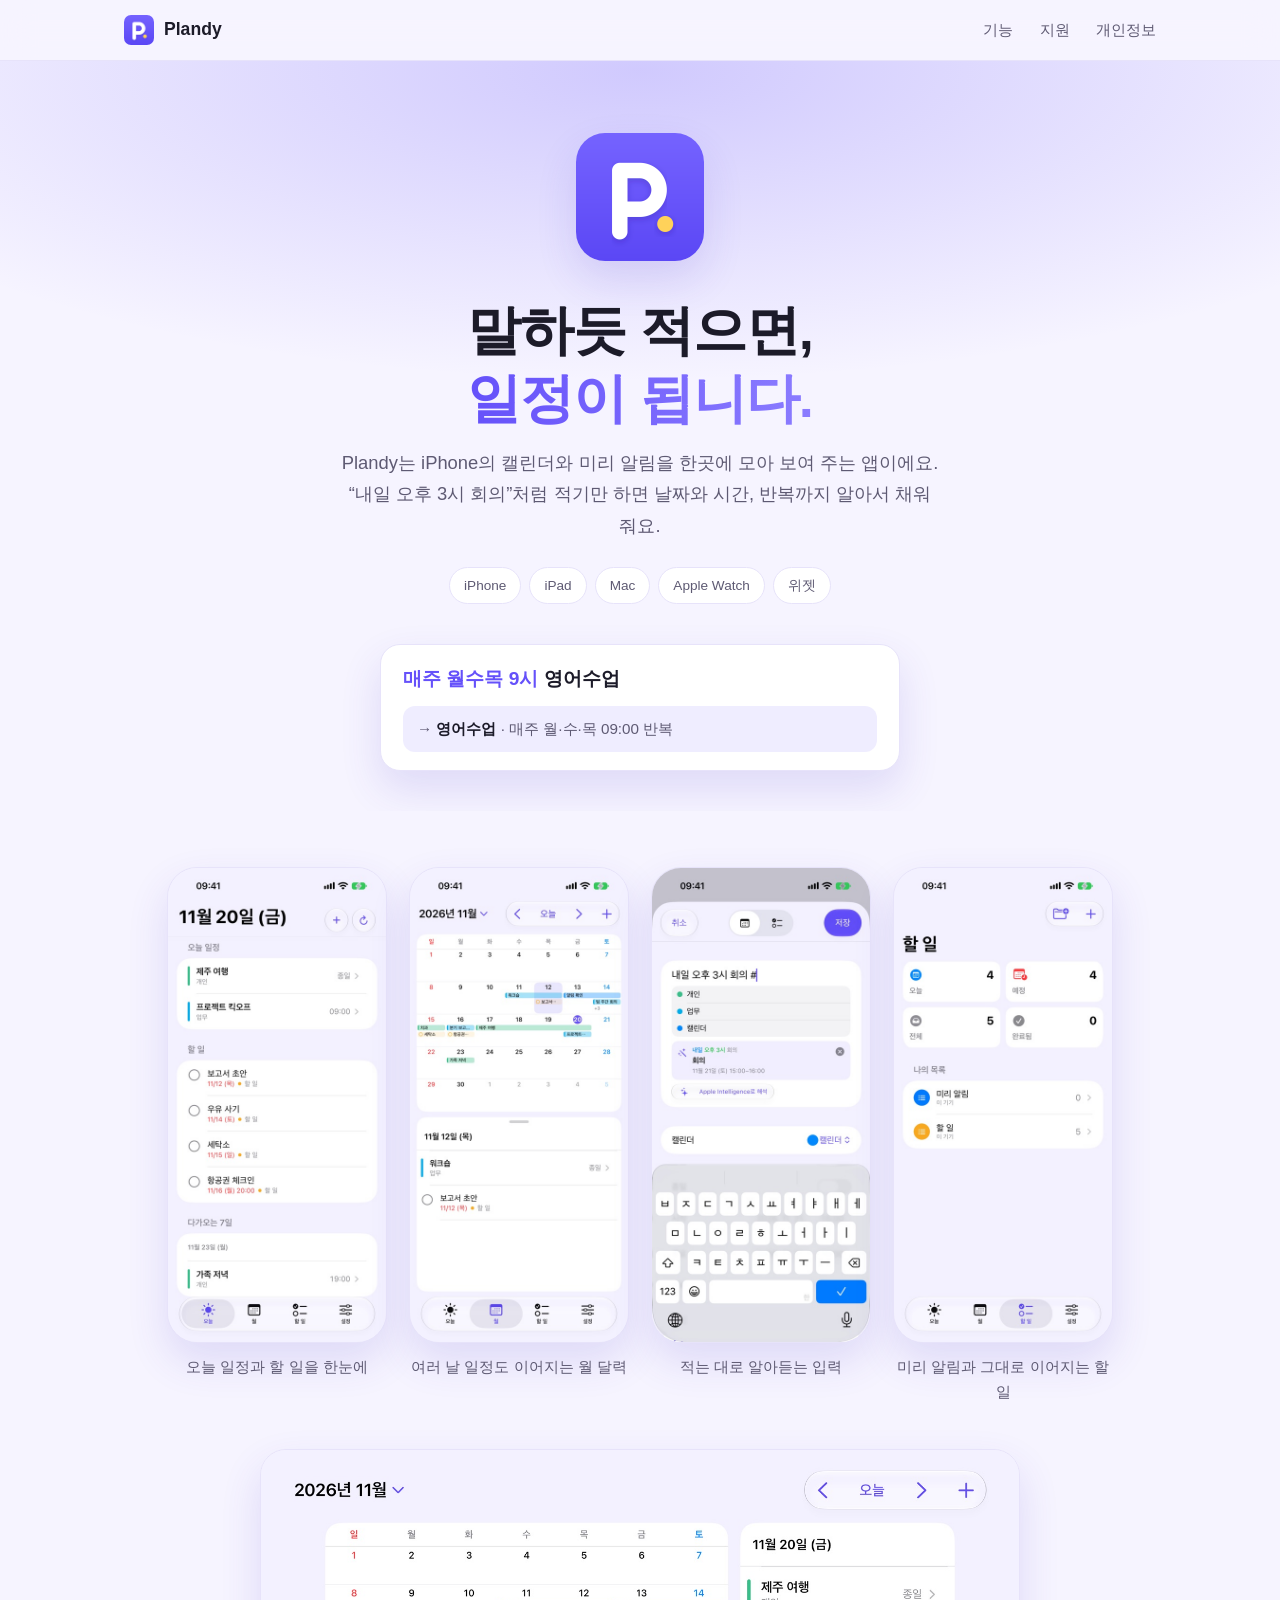
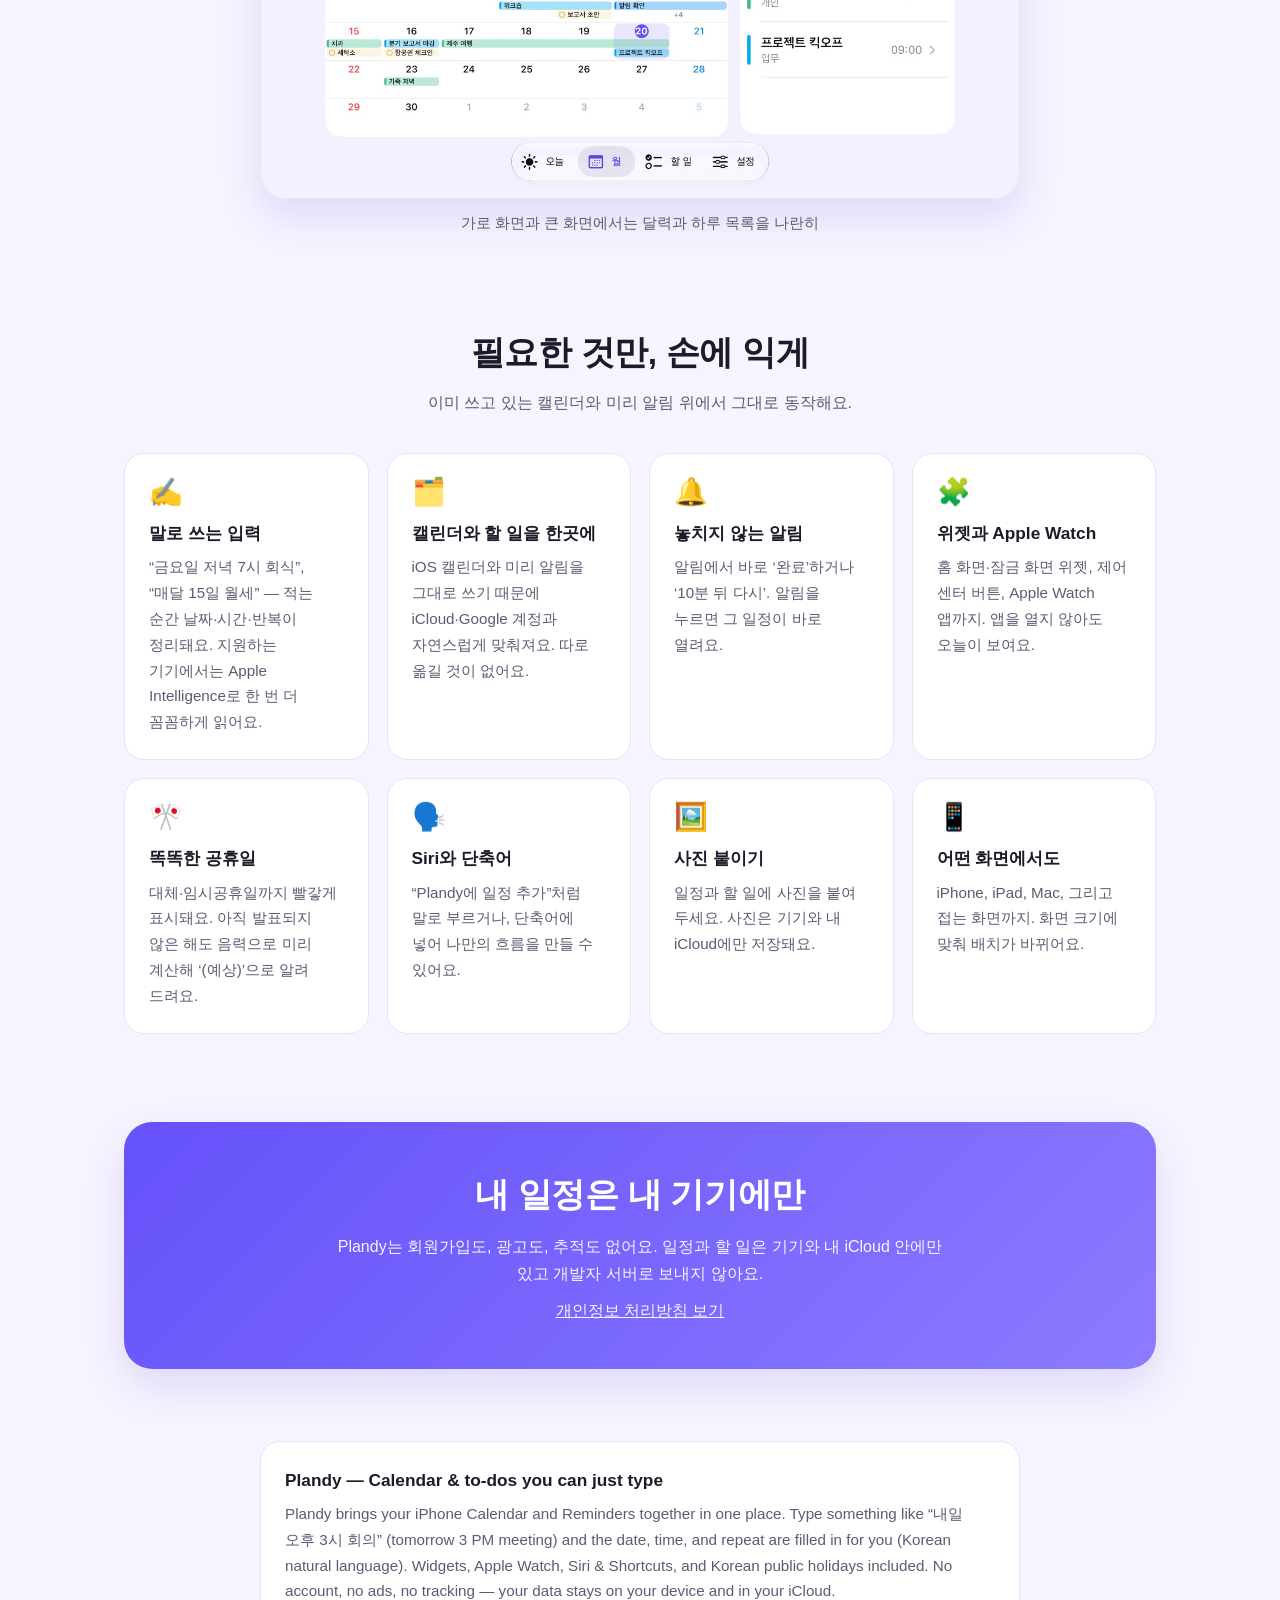
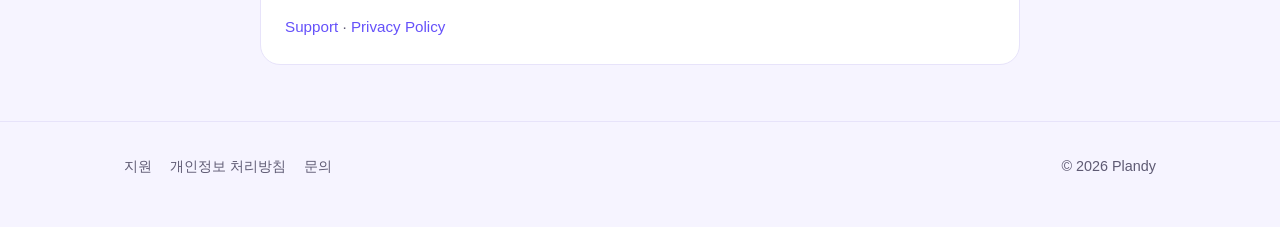
==== index.html @ dd60c7be "첫 화면 꾸미기 — 앱 아이콘, 소개, 스크린샷, 기능, 개인정보 약속. 지원·개인정보 페이지에 아이콘과 처음으로 가는 링크" ====
<!DOCTYPE html>
<html lang="ko">
<head>
<meta charset="utf-8">
<meta name="viewport" content="width=device-width, initial-scale=1">
<title>Plandy — 말로 쓰는 캘린더와 할 일</title>
<meta name="description" content="Plandy는 iPhone의 캘린더와 미리 알림을 한곳에서 보고, “내일 오후 3시 회의”처럼 말하듯 적으면 날짜·시간·반복을 알아서 채워 주는 앱이에요.">
<meta property="og:title" content="Plandy — 말로 쓰는 캘린더와 할 일">
<meta property="og:description" content="캘린더와 미리 알림을 한곳에서. 말하듯 적으면 날짜·시간·반복이 채워져요.">
<meta property="og:image" content="https://pebblolab.github.io/plandy-docs/assets/icon-512.png">
<meta name="theme-color" content="#6551FA">
<link rel="icon" type="image/png" href="assets/favicon.png">
<link rel="apple-touch-icon" href="assets/apple-touch-icon.png">
<style>
  :root {
    --brand: #6551FA;
    --brand-2: #8B7CFF;
    --bg: #F6F4FF;
    --card: #FFFFFF;
    --text: #1C1B29;
    --sub: #5E5A73;
    --line: #E7E3FA;
    --shadow: 0 18px 40px rgba(76, 58, 200, .14);
  }
  @media (prefers-color-scheme: dark) {
    :root {
      --bg: #121020;
      --card: #1D1A30;
      --text: #F2F0FF;
      --sub: #ABA6C6;
      --line: #2C2846;
      --shadow: 0 18px 40px rgba(0, 0, 0, .45);
    }
  }
  * { box-sizing: border-box; }
  html { scroll-behavior: smooth; }
  body {
    margin: 0;
    font-family: -apple-system, BlinkMacSystemFont, "Apple SD Gothic Neo", "Noto Sans KR", sans-serif;
    background: var(--bg);
    color: var(--text);
    line-height: 1.7;
    word-break: keep-all;
    -webkit-font-smoothing: antialiased;
  }
  a { color: var(--brand); text-decoration: none; }
  a:hover { text-decoration: underline; }
  figure { margin: 0; }
  .wrap { max-width: 1080px; margin: 0 auto; padding: 0 24px; }

  /* 위쪽 막대 */
  nav {
    position: sticky; top: 0; z-index: 10;
    backdrop-filter: saturate(180%) blur(16px);
    -webkit-backdrop-filter: saturate(180%) blur(16px);
    background: color-mix(in srgb, var(--bg) 78%, transparent);
    border-bottom: 1px solid var(--line);
  }
  nav .wrap { display: flex; align-items: center; justify-content: space-between; height: 60px; }
  .brand { display: flex; align-items: center; gap: 10px; font-weight: 700; font-size: 1.1rem; color: var(--text); }
  .brand:hover { text-decoration: none; }
  .brand img { width: 30px; height: 30px; border-radius: 7px; }
  nav .links a { margin-left: 22px; color: var(--sub); font-size: .95rem; }
  nav .links a:hover { color: var(--brand); text-decoration: none; }

  /* 첫 화면 */
  .hero { padding: 72px 0 40px; text-align: center; position: relative; overflow: hidden; }
  .hero::before {
    content: ""; position: absolute; inset: -40% -20% auto; height: 620px; z-index: -1;
    background: radial-gradient(closest-side, color-mix(in srgb, var(--brand) 26%, transparent), transparent);
  }
  .hero .icon { width: 128px; height: 128px; border-radius: 29px; box-shadow: var(--shadow); }
  .hero h1 { font-size: clamp(2.2rem, 5vw, 3.4rem); line-height: 1.25; margin: 28px 0 14px; letter-spacing: -.02em; }
  .hero h1 em { font-style: normal; background: linear-gradient(90deg, var(--brand), var(--brand-2)); -webkit-background-clip: text; background-clip: text; color: transparent; }
  .hero p.lead { font-size: 1.15rem; color: var(--sub); max-width: 620px; margin: 0 auto; }
  .badges { margin-top: 26px; display: flex; gap: 8px; justify-content: center; flex-wrap: wrap; }
  .badge { font-size: .85rem; padding: 6px 14px; border-radius: 999px; background: var(--card); border: 1px solid var(--line); color: var(--sub); }

  /* 말로 쓰기 예시 */
  .typing {
    margin: 40px auto 0; max-width: 520px; text-align: left;
    background: var(--card); border: 1px solid var(--line); border-radius: 20px; padding: 18px 22px; box-shadow: var(--shadow);
  }
  .typing .input { font-size: 1.2rem; font-weight: 600; }
  .typing .input .hl { color: var(--brand); }
  .typing .result { margin-top: 10px; padding: 10px 14px; border-radius: 12px; background: color-mix(in srgb, var(--brand) 10%, transparent); color: var(--sub); font-size: .95rem; }
  .typing .result b { color: var(--text); }

  /* 스크린샷 */
  .shots { padding: 56px 0 24px; }
  .shots .row { display: flex; gap: 22px; justify-content: center; flex-wrap: wrap; }
  .phone { width: 220px; text-align: center; }
  .phone img { width: 100%; border-radius: 30px; border: 1px solid var(--line); box-shadow: var(--shadow); display: block; background: var(--card); }
  .phone span, .wide span { display: block; margin-top: 12px; font-size: .92rem; color: var(--sub); }
  .wide { margin: 44px auto 0; max-width: 760px; text-align: center; }
  .wide img { width: 100%; border-radius: 26px; border: 1px solid var(--line); box-shadow: var(--shadow); display: block; }

  /* 기능 */
  section h2 { font-size: clamp(1.6rem, 3.4vw, 2.1rem); text-align: center; margin: 0 0 8px; letter-spacing: -.01em; }
  section .sub { text-align: center; color: var(--sub); margin: 0 0 36px; }
  .features { padding: 64px 0; }
  .grid { display: grid; grid-template-columns: repeat(auto-fit, minmax(240px, 1fr)); gap: 18px; }
  .card { background: var(--card); border: 1px solid var(--line); border-radius: 20px; padding: 24px; }
  .card .emoji { font-size: 1.7rem; line-height: 1; }
  .card h3 { margin: 14px 0 6px; font-size: 1.08rem; }
  .card p { margin: 0; color: var(--sub); font-size: .95rem; }

  /* 개인정보 약속 */
  .promise { padding: 24px 0 72px; }
  .promise .box {
    border-radius: 28px; padding: 44px 32px; text-align: center; color: #fff;
    background: linear-gradient(135deg, var(--brand), var(--brand-2));
    box-shadow: var(--shadow);
  }
  .promise h2 { color: #fff; }
  .promise p { margin: 10px auto 0; max-width: 620px; opacity: .92; }
  .promise a { color: #fff; text-decoration: underline; }

  .en { padding: 0 0 56px; }
  .en .card { max-width: 760px; margin: 0 auto; }

  footer { border-top: 1px solid var(--line); padding: 32px 0 48px; color: var(--sub); font-size: .9rem; }
  footer .wrap { display: flex; justify-content: space-between; gap: 16px; flex-wrap: wrap; }
  footer a { color: var(--sub); margin-right: 18px; }

  @media (max-width: 560px) {
    nav .links a { margin-left: 14px; font-size: .9rem; }
    .phone { width: 44%; }
    .hero { padding-top: 48px; }
  }
</style>
</head>
<body>

<nav>
  <div class="wrap">
    <a class="brand" href="./"><img src="assets/icon-512.png" alt="">Plandy</a>
    <div class="links">
      <a href="#features">기능</a>
      <a href="support/">지원</a>
      <a href="privacy/">개인정보</a>
    </div>
  </div>
</nav>

<header class="hero">
  <div class="wrap">
    <img class="icon" src="assets/icon-512.png" alt="Plandy 앱 아이콘">
    <h1>말하듯 적으면,<br><em>일정이 됩니다.</em></h1>
    <p class="lead">Plandy는 iPhone의 캘린더와 미리 알림을 한곳에 모아 보여 주는 앱이에요.
      “내일 오후 3시 회의”처럼 적기만 하면 날짜와 시간, 반복까지 알아서 채워 줘요.</p>
    <div class="badges">
      <span class="badge">iPhone</span>
      <span class="badge">iPad</span>
      <span class="badge">Mac</span>
      <span class="badge">Apple Watch</span>
      <span class="badge">위젯</span>
    </div>

    <div class="typing" aria-label="말로 쓰기 예시">
      <div class="input"><span class="hl">매주 월수목 9시</span> 영어수업</div>
      <div class="result">→ <b>영어수업</b> · 매주 월·수·목 09:00 반복</div>
    </div>
  </div>
</header>

<section class="shots" aria-label="화면">
  <div class="wrap">
    <div class="row">
      <figure class="phone"><img src="assets/01-today.jpg" alt="오늘 화면" loading="lazy"><span>오늘 일정과 할 일을 한눈에</span></figure>
      <figure class="phone"><img src="assets/02-month.jpg" alt="월 달력" loading="lazy"><span>여러 날 일정도 이어지는 월 달력</span></figure>
      <figure class="phone"><img src="assets/06-new-event.jpg" alt="자연어로 새 일정 입력" loading="lazy"><span>적는 대로 알아듣는 입력</span></figure>
      <figure class="phone"><img src="assets/04-todos.jpg" alt="할 일 목록" loading="lazy"><span>미리 알림과 그대로 이어지는 할 일</span></figure>
    </div>
    <figure class="wide"><img src="assets/10-month-landscape.jpg" alt="가로 화면 월 달력" loading="lazy"><span>가로 화면과 큰 화면에서는 달력과 하루 목록을 나란히</span></figure>
  </div>
</section>

<section class="features" id="features">
  <div class="wrap">
    <h2>필요한 것만, 손에 익게</h2>
    <p class="sub">이미 쓰고 있는 캘린더와 미리 알림 위에서 그대로 동작해요.</p>
    <div class="grid">
      <div class="card"><div class="emoji">✍️</div><h3>말로 쓰는 입력</h3><p>“금요일 저녁 7시 회식”, “매달 15일 월세” — 적는 순간 날짜·시간·반복이 정리돼요. 지원하는 기기에서는 Apple Intelligence로 한 번 더 꼼꼼하게 읽어요.</p></div>
      <div class="card"><div class="emoji">🗂️</div><h3>캘린더와 할 일을 한곳에</h3><p>iOS 캘린더와 미리 알림을 그대로 쓰기 때문에 iCloud·Google 계정과 자연스럽게 맞춰져요. 따로 옮길 것이 없어요.</p></div>
      <div class="card"><div class="emoji">🔔</div><h3>놓치지 않는 알림</h3><p>알림에서 바로 ‘완료’하거나 ‘10분 뒤 다시’. 알림을 누르면 그 일정이 바로 열려요.</p></div>
      <div class="card"><div class="emoji">🧩</div><h3>위젯과 Apple Watch</h3><p>홈 화면·잠금 화면 위젯, 제어 센터 버튼, Apple Watch 앱까지. 앱을 열지 않아도 오늘이 보여요.</p></div>
      <div class="card"><div class="emoji">🎌</div><h3>똑똑한 공휴일</h3><p>대체·임시공휴일까지 빨갛게 표시돼요. 아직 발표되지 않은 해도 음력으로 미리 계산해 ‘(예상)’으로 알려 드려요.</p></div>
      <div class="card"><div class="emoji">🗣️</div><h3>Siri와 단축어</h3><p>“Plandy에 일정 추가”처럼 말로 부르거나, 단축어에 넣어 나만의 흐름을 만들 수 있어요.</p></div>
      <div class="card"><div class="emoji">🖼️</div><h3>사진 붙이기</h3><p>일정과 할 일에 사진을 붙여 두세요. 사진은 기기와 내 iCloud에만 저장돼요.</p></div>
      <div class="card"><div class="emoji">📱</div><h3>어떤 화면에서도</h3><p>iPhone, iPad, Mac, 그리고 접는 화면까지. 화면 크기에 맞춰 배치가 바뀌어요.</p></div>
    </div>
  </div>
</section>

<section class="promise">
  <div class="wrap">
    <div class="box">
      <h2>내 일정은 내 기기에만</h2>
      <p>Plandy는 회원가입도, 광고도, 추적도 없어요. 일정과 할 일은 기기와 내 iCloud 안에만 있고 개발자 서버로 보내지 않아요.</p>
      <p><a href="privacy/">개인정보 처리방침 보기</a></p>
    </div>
  </div>
</section>

<section class="en" lang="en">
  <div class="wrap">
    <div class="card">
      <h3 style="margin-top:0">Plandy — Calendar &amp; to-dos you can just type</h3>
      <p>Plandy brings your iPhone Calendar and Reminders together in one place. Type something like “내일 오후 3시 회의” (tomorrow 3 PM meeting) and the date, time, and repeat are filled in for you (Korean natural language). Widgets, Apple Watch, Siri &amp; Shortcuts, and Korean public holidays included. No account, no ads, no tracking — your data stays on your device and in your iCloud.</p>
      <p style="margin-top:10px"><a href="support/#en">Support</a> · <a href="privacy/#en">Privacy Policy</a></p>
    </div>
  </div>
</section>

<footer>
  <div class="wrap">
    <div><a href="support/">지원</a><a href="privacy/">개인정보 처리방침</a><a href="mailto:pebblolab@gmail.com">문의</a></div>
    <div>© 2026 Plandy</div>
  </div>
</footer>

</body>
</html>
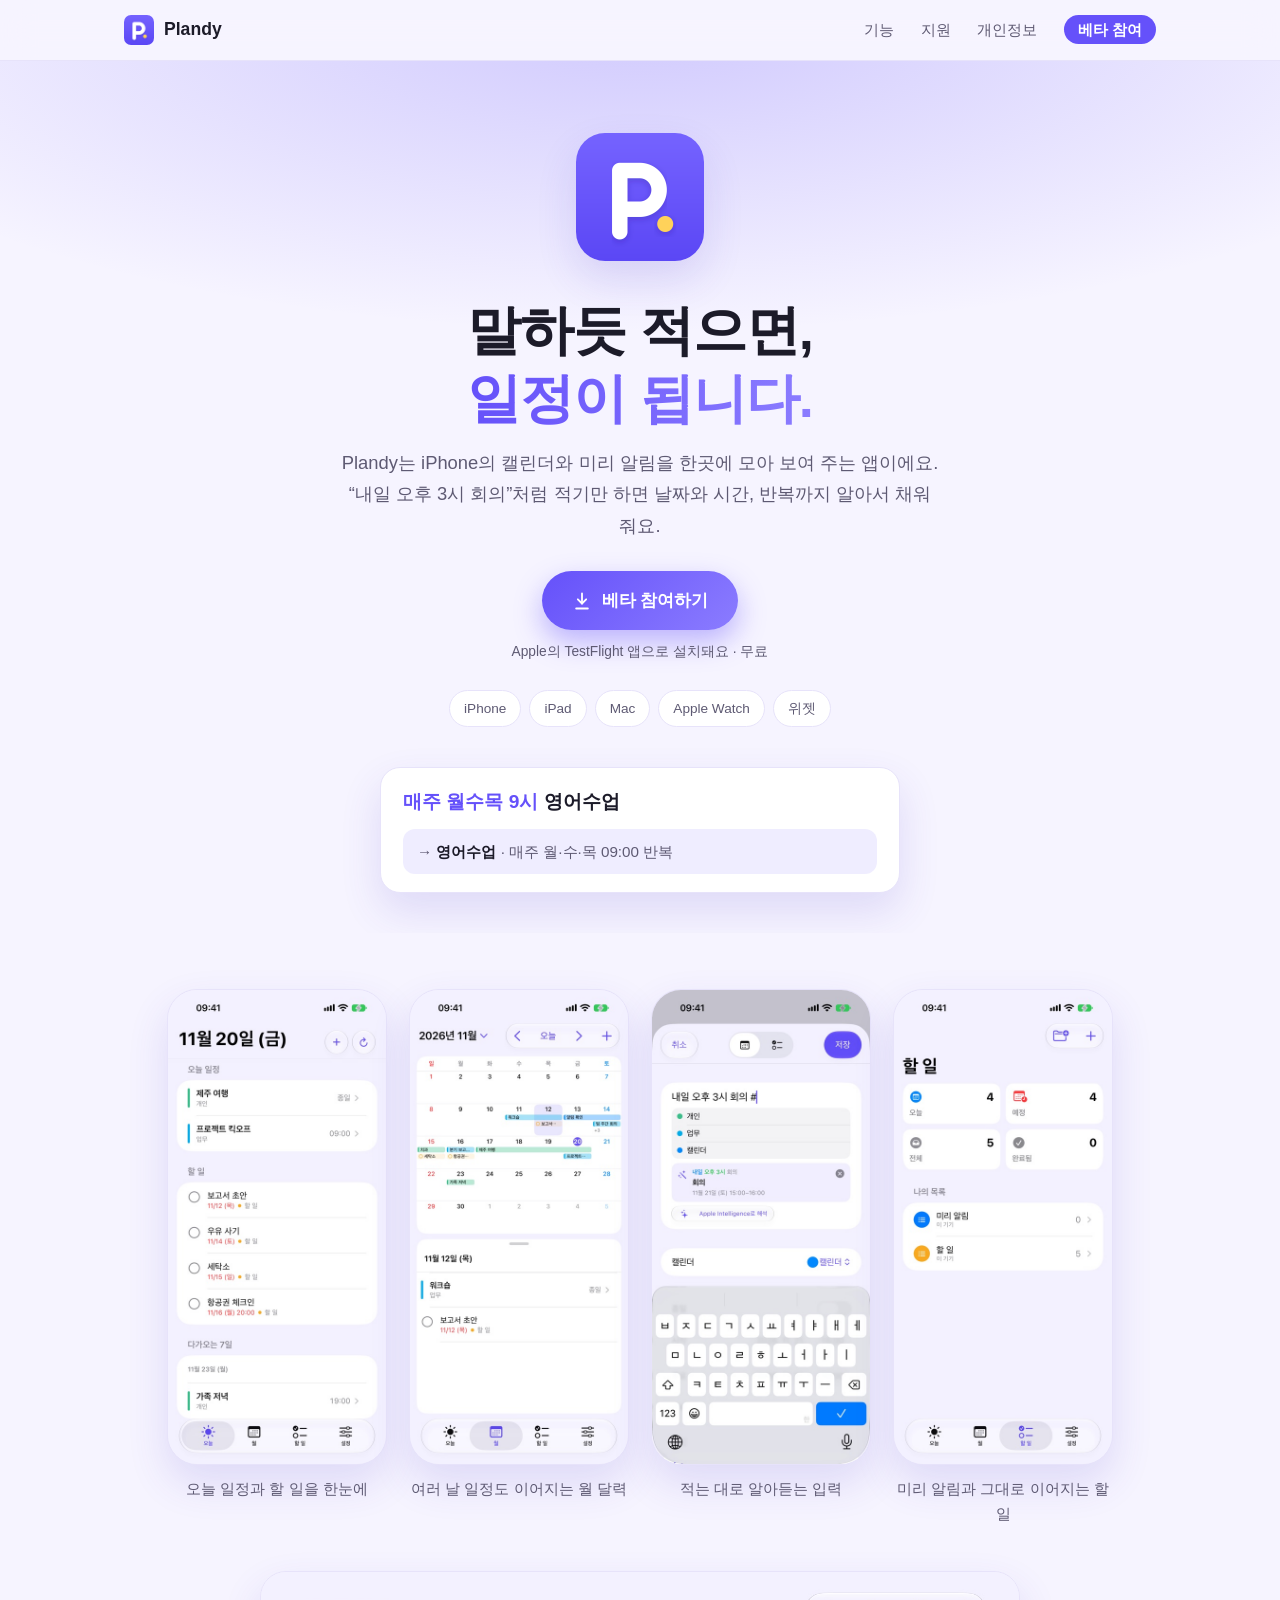
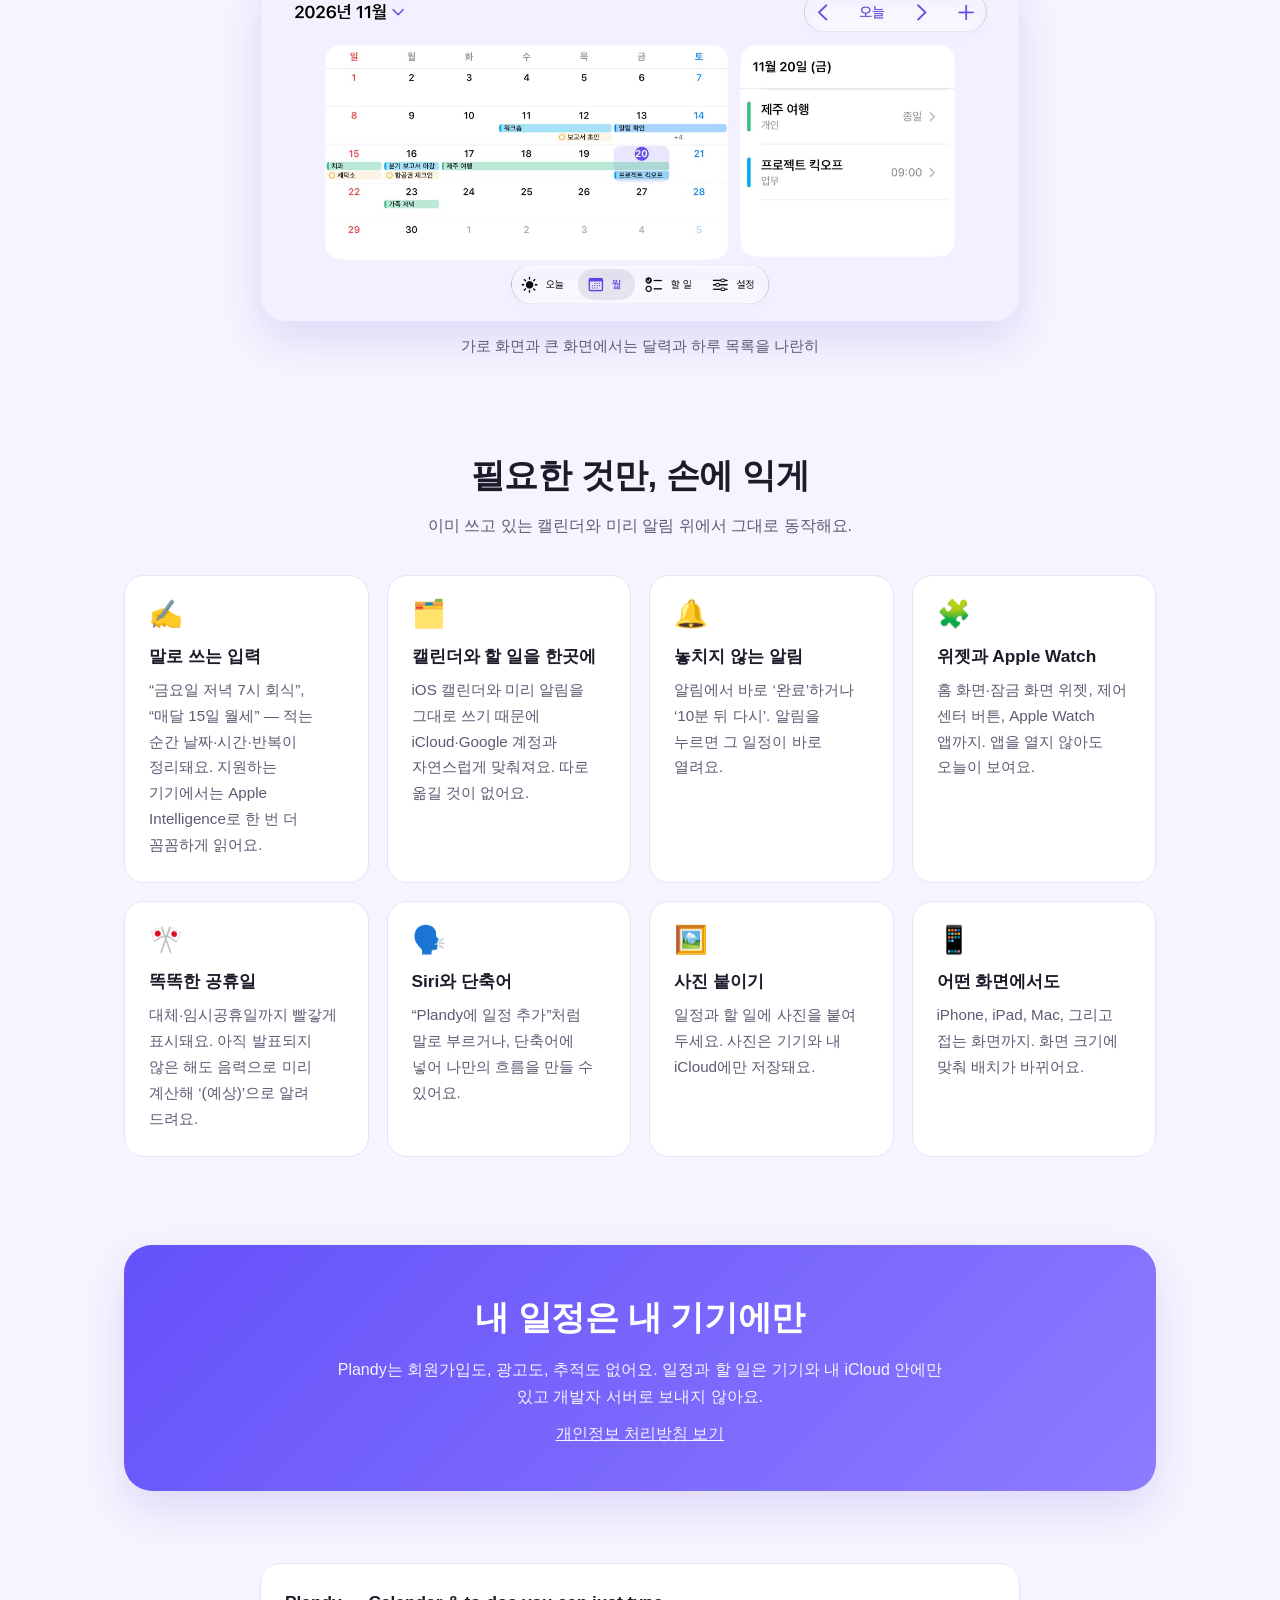
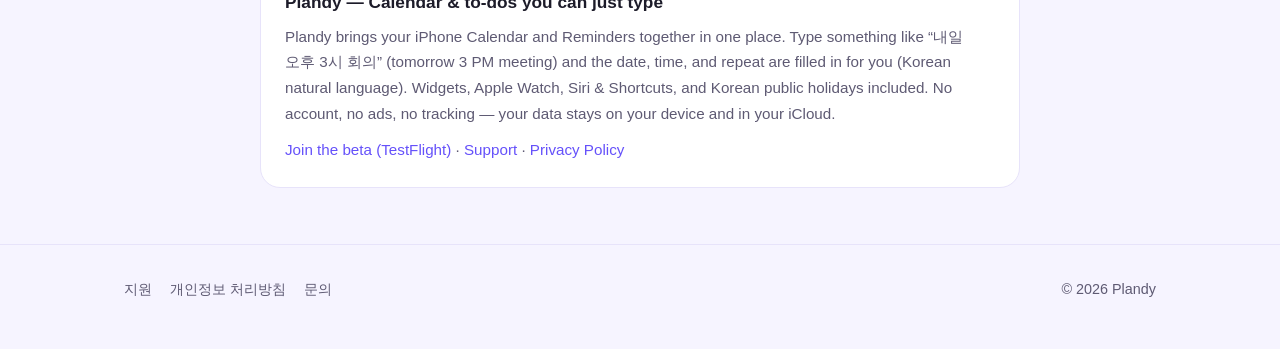
==== commit 5cf8e618: "베타 참여하기 버튼 (TestFlight 공개 링크) — 첫 화면·위쪽 막대·영어 소개" ====
--- a/index.html
+++ b/index.html
@@ -73,6 +73,20 @@
   .hero h1 { font-size: clamp(2.2rem, 5vw, 3.4rem); line-height: 1.25; margin: 28px 0 14px; letter-spacing: -.02em; }
   .hero h1 em { font-style: normal; background: linear-gradient(90deg, var(--brand), var(--brand-2)); -webkit-background-clip: text; background-clip: text; color: transparent; }
   .hero p.lead { font-size: 1.15rem; color: var(--sub); max-width: 620px; margin: 0 auto; }
+  /* 베타 참여 버튼 */
+  .cta { margin-top: 30px; display: flex; flex-direction: column; align-items: center; gap: 10px; }
+  .btn {
+    display: inline-flex; align-items: center; gap: 10px;
+    padding: 15px 30px; border-radius: 999px; font-size: 1.08rem; font-weight: 700; color: #fff;
+    background: linear-gradient(135deg, var(--brand), var(--brand-2));
+    box-shadow: 0 12px 28px color-mix(in srgb, var(--brand) 40%, transparent);
+    transition: transform .15s ease, box-shadow .15s ease;
+  }
+  .btn:hover { text-decoration: none; transform: translateY(-2px); box-shadow: 0 16px 34px color-mix(in srgb, var(--brand) 50%, transparent); }
+  .btn svg { width: 20px; height: 20px; }
+  .cta small { color: var(--sub); font-size: .86rem; }
+  nav .links a.pill { color: #fff; background: var(--brand); padding: 6px 14px; border-radius: 999px; font-weight: 600; }
+  nav .links a.pill:hover { color: #fff; opacity: .9; }
   .badges { margin-top: 26px; display: flex; gap: 8px; justify-content: center; flex-wrap: wrap; }
   .badge { font-size: .85rem; padding: 6px 14px; border-radius: 999px; background: var(--card); border: 1px solid var(--line); color: var(--sub); }
 
@@ -139,6 +153,7 @@
       <a href="#features">기능</a>
       <a href="support/">지원</a>
       <a href="privacy/">개인정보</a>
+      <a class="pill" href="https://testflight.apple.com/join/2M2Mc3j3">베타 참여</a>
     </div>
   </div>
 </nav>
@@ -149,6 +164,13 @@
     <h1>말하듯 적으면,<br><em>일정이 됩니다.</em></h1>
     <p class="lead">Plandy는 iPhone의 캘린더와 미리 알림을 한곳에 모아 보여 주는 앱이에요.
       “내일 오후 3시 회의”처럼 적기만 하면 날짜와 시간, 반복까지 알아서 채워 줘요.</p>
+    <div class="cta">
+      <a class="btn" href="https://testflight.apple.com/join/2M2Mc3j3">
+        <svg viewBox="0 0 24 24" fill="none" stroke="currentColor" stroke-width="2.2" stroke-linecap="round" stroke-linejoin="round" aria-hidden="true"><path d="M12 3v12"/><path d="m7 10 5 5 5-5"/><path d="M5 21h14"/></svg>
+        베타 참여하기
+      </a>
+      <small>Apple의 TestFlight 앱으로 설치돼요 · 무료</small>
+    </div>
     <div class="badges">
       <span class="badge">iPhone</span>
       <span class="badge">iPad</span>
@@ -208,7 +230,7 @@
     <div class="card">
       <h3 style="margin-top:0">Plandy — Calendar &amp; to-dos you can just type</h3>
       <p>Plandy brings your iPhone Calendar and Reminders together in one place. Type something like “내일 오후 3시 회의” (tomorrow 3 PM meeting) and the date, time, and repeat are filled in for you (Korean natural language). Widgets, Apple Watch, Siri &amp; Shortcuts, and Korean public holidays included. No account, no ads, no tracking — your data stays on your device and in your iCloud.</p>
-      <p style="margin-top:10px"><a href="support/#en">Support</a> · <a href="privacy/#en">Privacy Policy</a></p>
+      <p style="margin-top:10px"><a href="https://testflight.apple.com/join/2M2Mc3j3">Join the beta (TestFlight)</a> · <a href="support/#en">Support</a> · <a href="privacy/#en">Privacy Policy</a></p>
     </div>
   </div>
 </section>
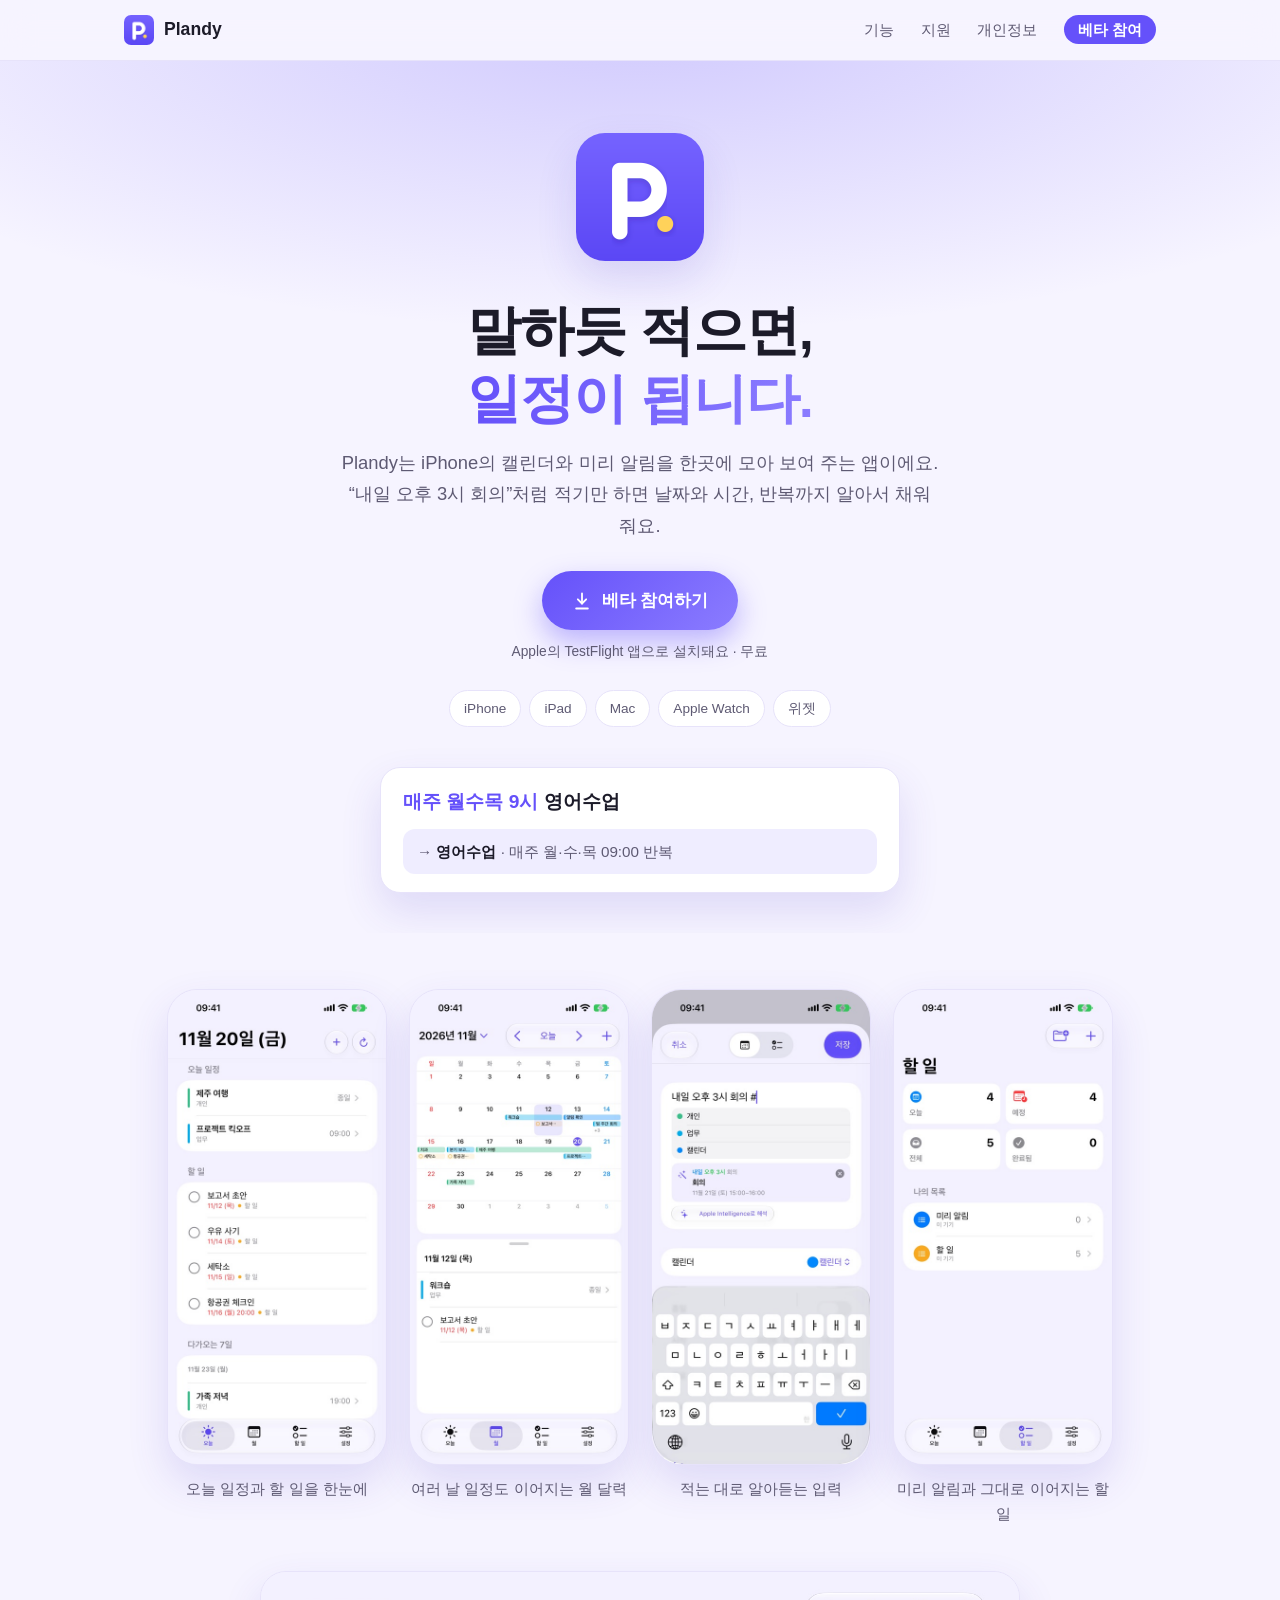
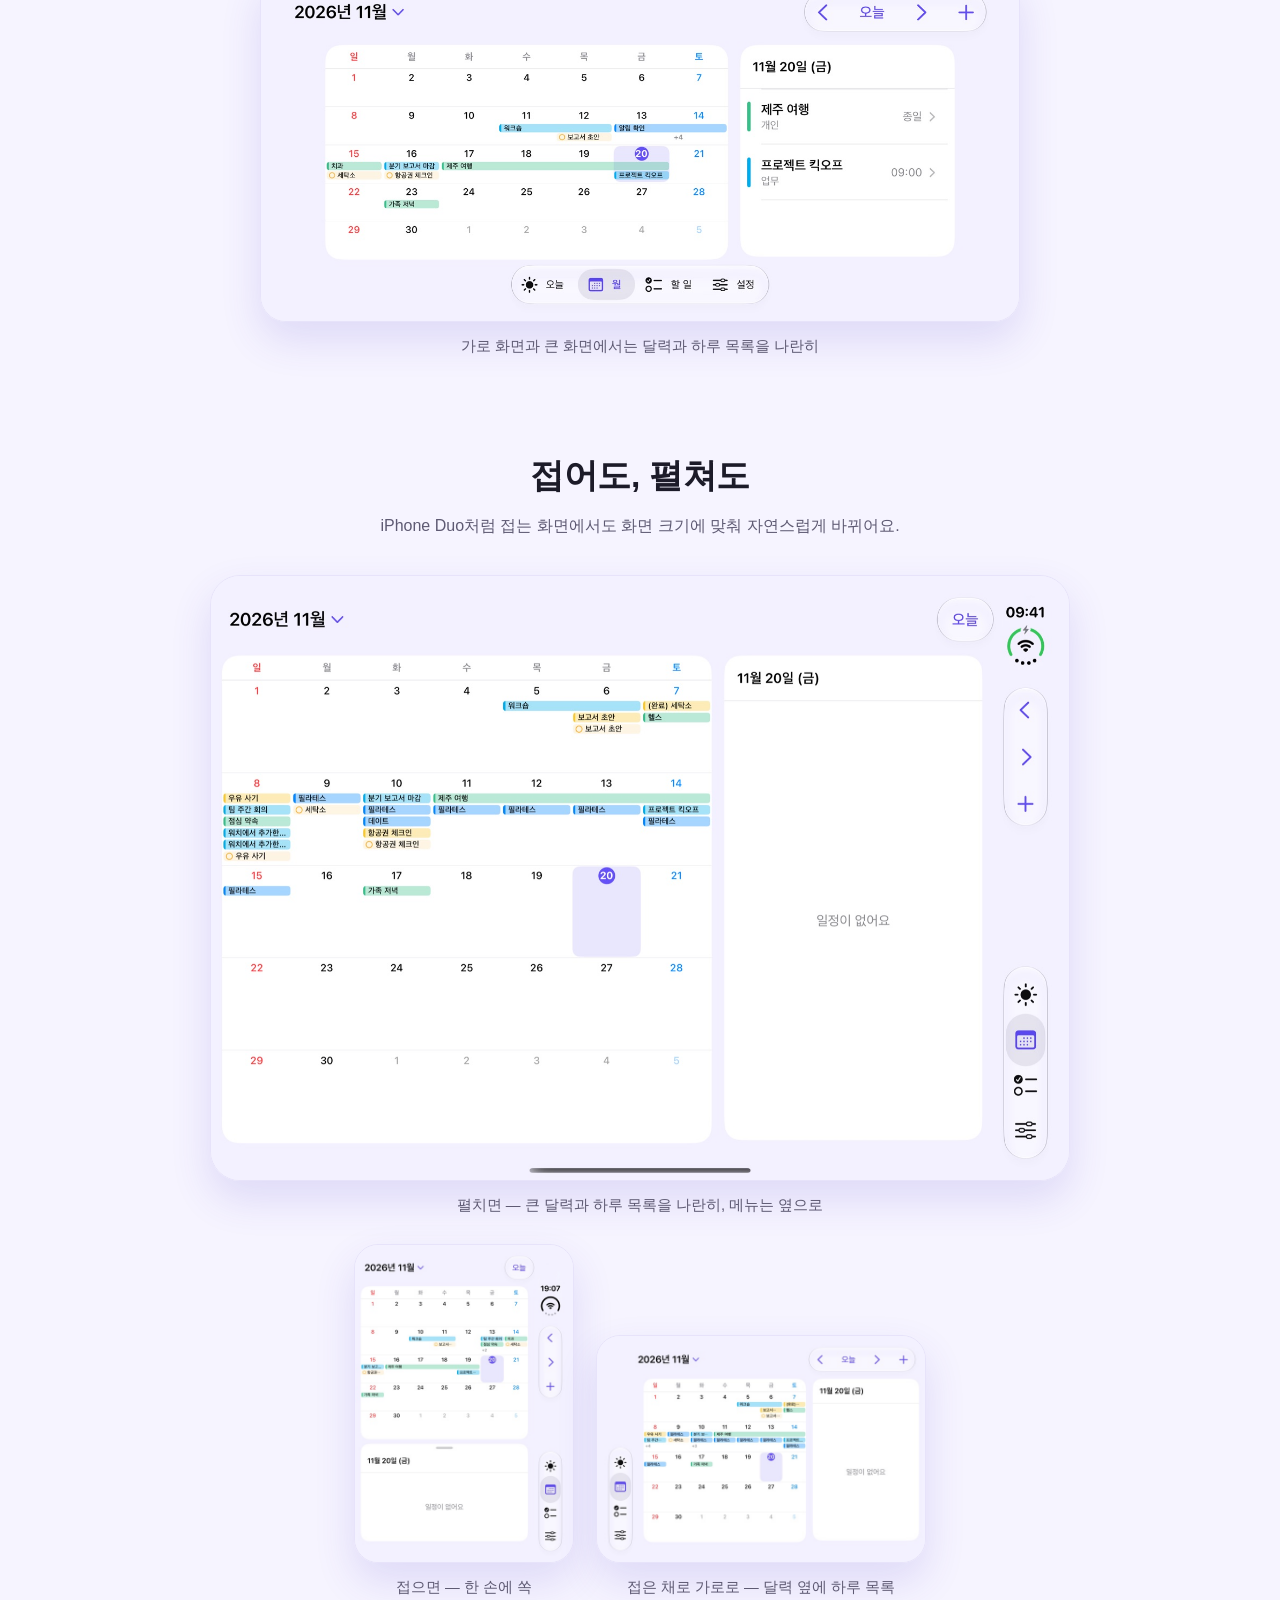
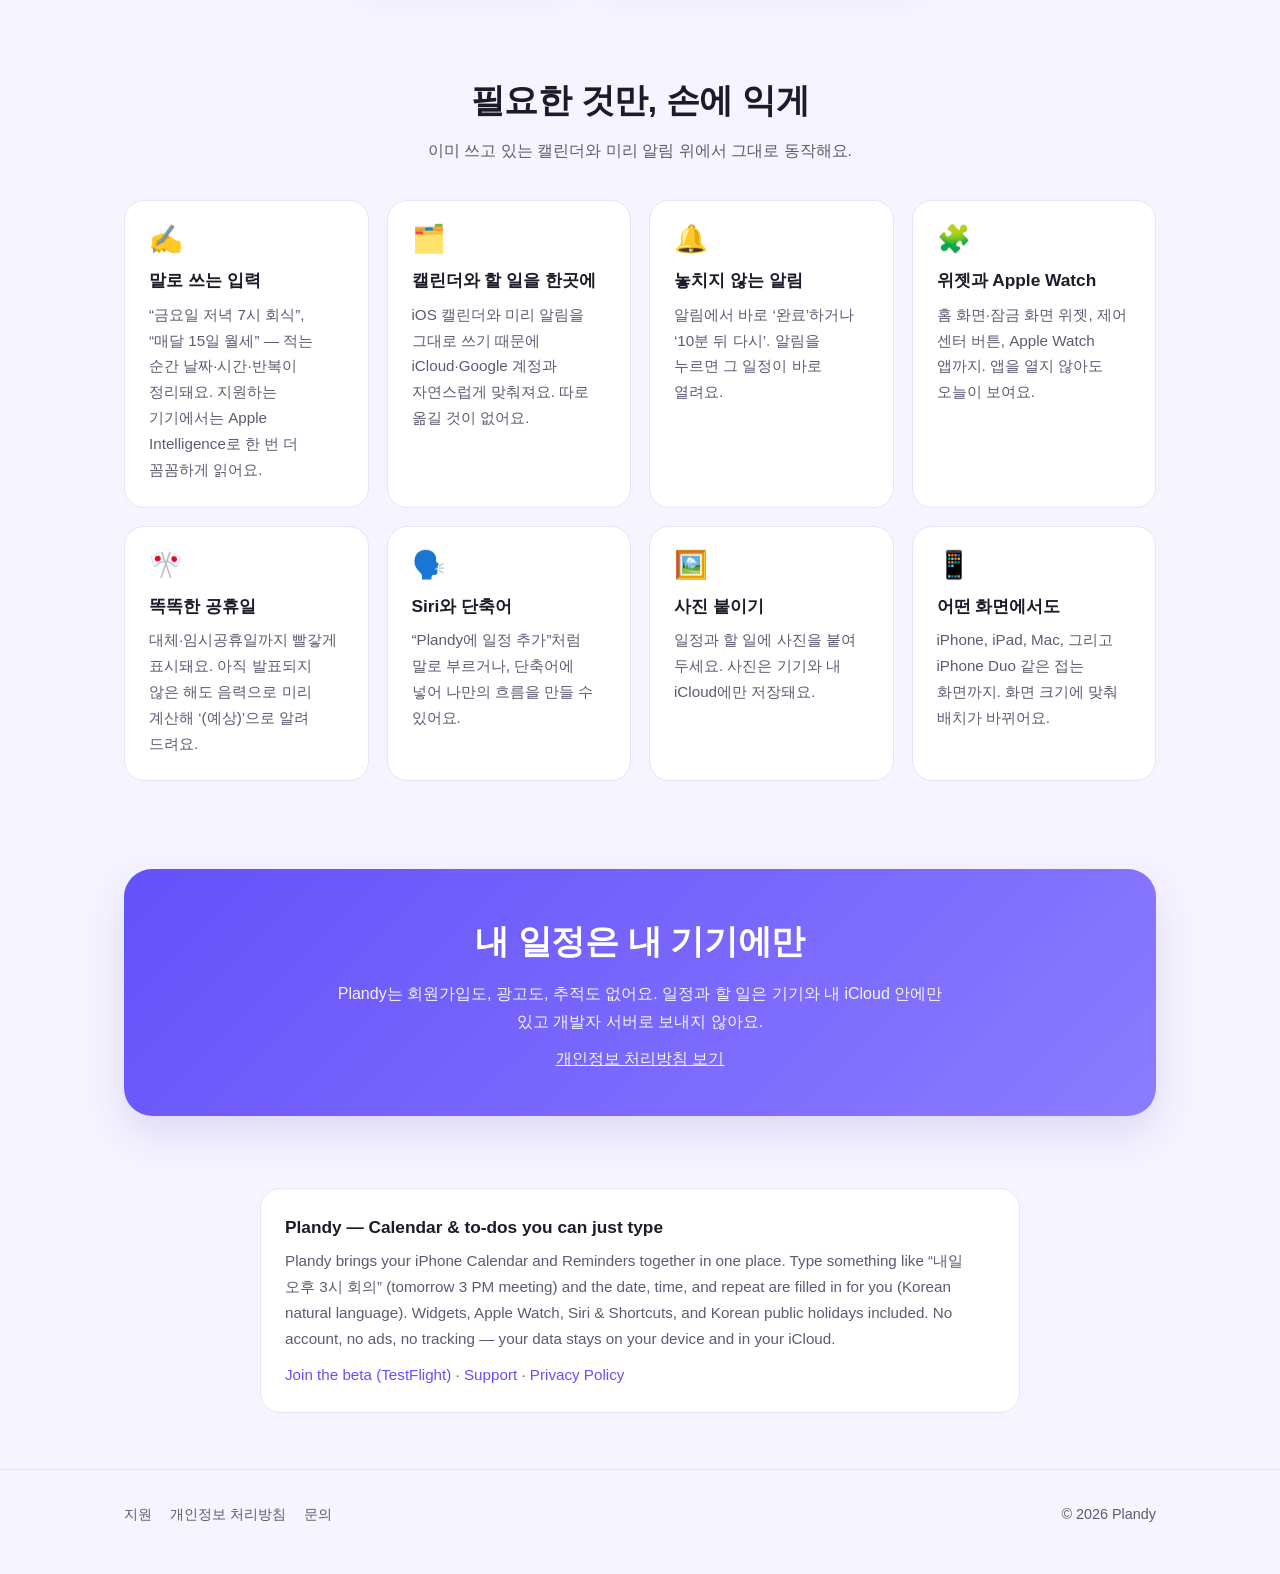
==== commit 221eb923: "iPhone Duo 화면 추가 — 펼친 화면, 접은 화면 세로·가로" ====
--- a/index.html
+++ b/index.html
@@ -109,6 +109,21 @@
   .wide { margin: 44px auto 0; max-width: 760px; text-align: center; }
   .wide img { width: 100%; border-radius: 26px; border: 1px solid var(--line); box-shadow: var(--shadow); display: block; }
 
+  /* 접는 화면 */
+  .fold { padding: 64px 0 8px; }
+  .fold .open { max-width: 860px; margin: 0 auto; text-align: center; }
+  .fold .open img { width: 100%; border-radius: 30px; border: 1px solid var(--line); box-shadow: var(--shadow); display: block; }
+  .fold .closed { margin: 26px auto 0; max-width: 860px; display: flex; gap: 22px; justify-content: center; align-items: flex-end; flex-wrap: wrap; }
+  .fold .closed figure { text-align: center; }
+  .fold .closed img { border-radius: 24px; border: 1px solid var(--line); box-shadow: var(--shadow); display: block; height: auto; }
+  .fold .closed .p img { width: 220px; }
+  .fold .closed .l img { width: 330px; }
+  .fold span { display: block; margin-top: 12px; font-size: .92rem; color: var(--sub); }
+  @media (max-width: 560px) {
+    .fold .closed .p img { width: 42vw; }
+    .fold .closed .l img { width: 88vw; }
+  }
+
   /* 기능 */
   section h2 { font-size: clamp(1.6rem, 3.4vw, 2.1rem); text-align: center; margin: 0 0 8px; letter-spacing: -.01em; }
   section .sub { text-align: center; color: var(--sub); margin: 0 0 36px; }
@@ -198,6 +213,18 @@
   </div>
 </section>
 
+<section class="fold" id="fold" aria-label="접는 화면">
+  <div class="wrap">
+    <h2>접어도, 펼쳐도</h2>
+    <p class="sub">iPhone Duo처럼 접는 화면에서도 화면 크기에 맞춰 자연스럽게 바뀌어요.</p>
+    <figure class="open"><img src="assets/duo-open-month.jpg" alt="iPhone Duo 펼친 화면 — 월 달력과 하루 목록" loading="lazy"><span>펼치면 — 큰 달력과 하루 목록을 나란히, 메뉴는 옆으로</span></figure>
+    <div class="closed">
+      <figure class="p"><img src="assets/duo-closed-month.jpg" alt="iPhone Duo 접은 화면 — 세로" loading="lazy"><span>접으면 — 한 손에 쏙</span></figure>
+      <figure class="l"><img src="assets/duo-closed-landscape.jpg" alt="iPhone Duo 접은 화면 — 가로" loading="lazy"><span>접은 채로 가로로 — 달력 옆에 하루 목록</span></figure>
+    </div>
+  </div>
+</section>
+
 <section class="features" id="features">
   <div class="wrap">
     <h2>필요한 것만, 손에 익게</h2>
@@ -210,7 +237,7 @@
       <div class="card"><div class="emoji">🎌</div><h3>똑똑한 공휴일</h3><p>대체·임시공휴일까지 빨갛게 표시돼요. 아직 발표되지 않은 해도 음력으로 미리 계산해 ‘(예상)’으로 알려 드려요.</p></div>
       <div class="card"><div class="emoji">🗣️</div><h3>Siri와 단축어</h3><p>“Plandy에 일정 추가”처럼 말로 부르거나, 단축어에 넣어 나만의 흐름을 만들 수 있어요.</p></div>
       <div class="card"><div class="emoji">🖼️</div><h3>사진 붙이기</h3><p>일정과 할 일에 사진을 붙여 두세요. 사진은 기기와 내 iCloud에만 저장돼요.</p></div>
-      <div class="card"><div class="emoji">📱</div><h3>어떤 화면에서도</h3><p>iPhone, iPad, Mac, 그리고 접는 화면까지. 화면 크기에 맞춰 배치가 바뀌어요.</p></div>
+      <div class="card"><div class="emoji">📱</div><h3>어떤 화면에서도</h3><p>iPhone, iPad, Mac, 그리고 iPhone Duo 같은 접는 화면까지. 화면 크기에 맞춰 배치가 바뀌어요.</p></div>
     </div>
   </div>
 </section>
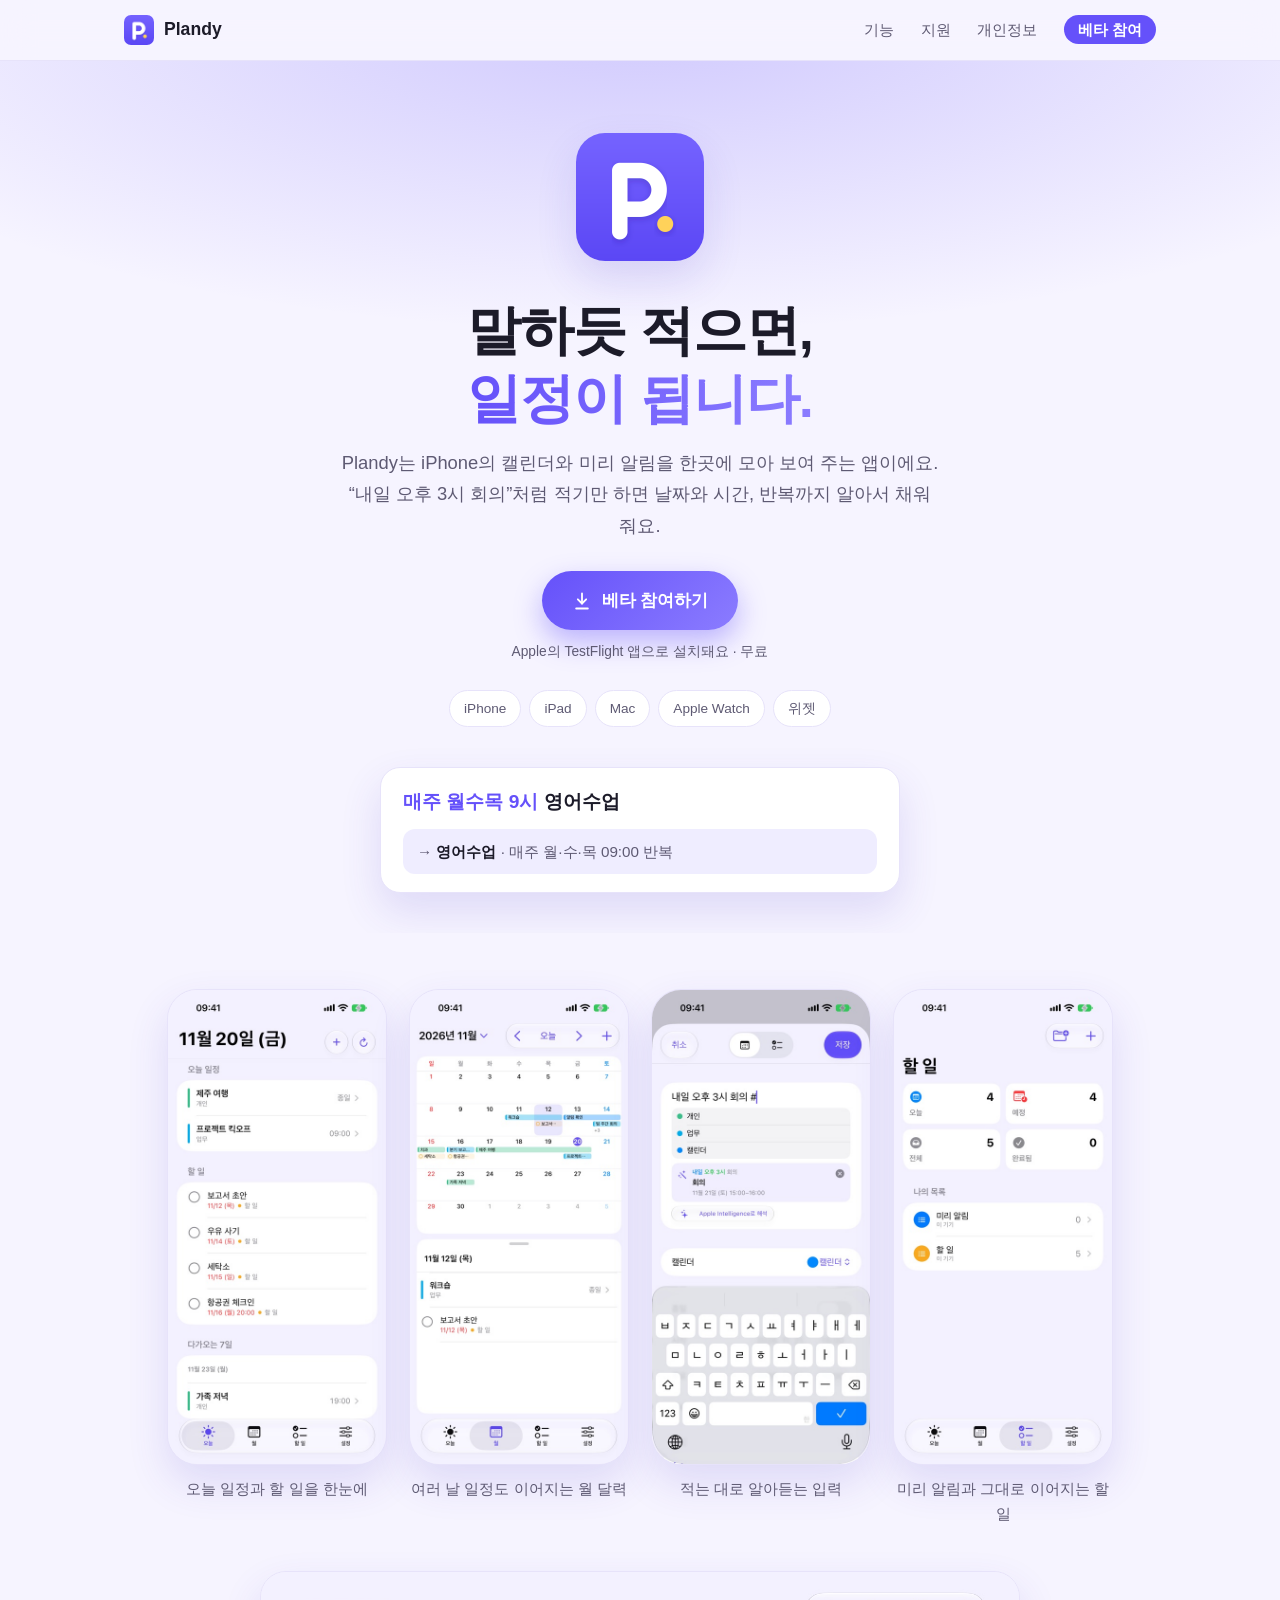
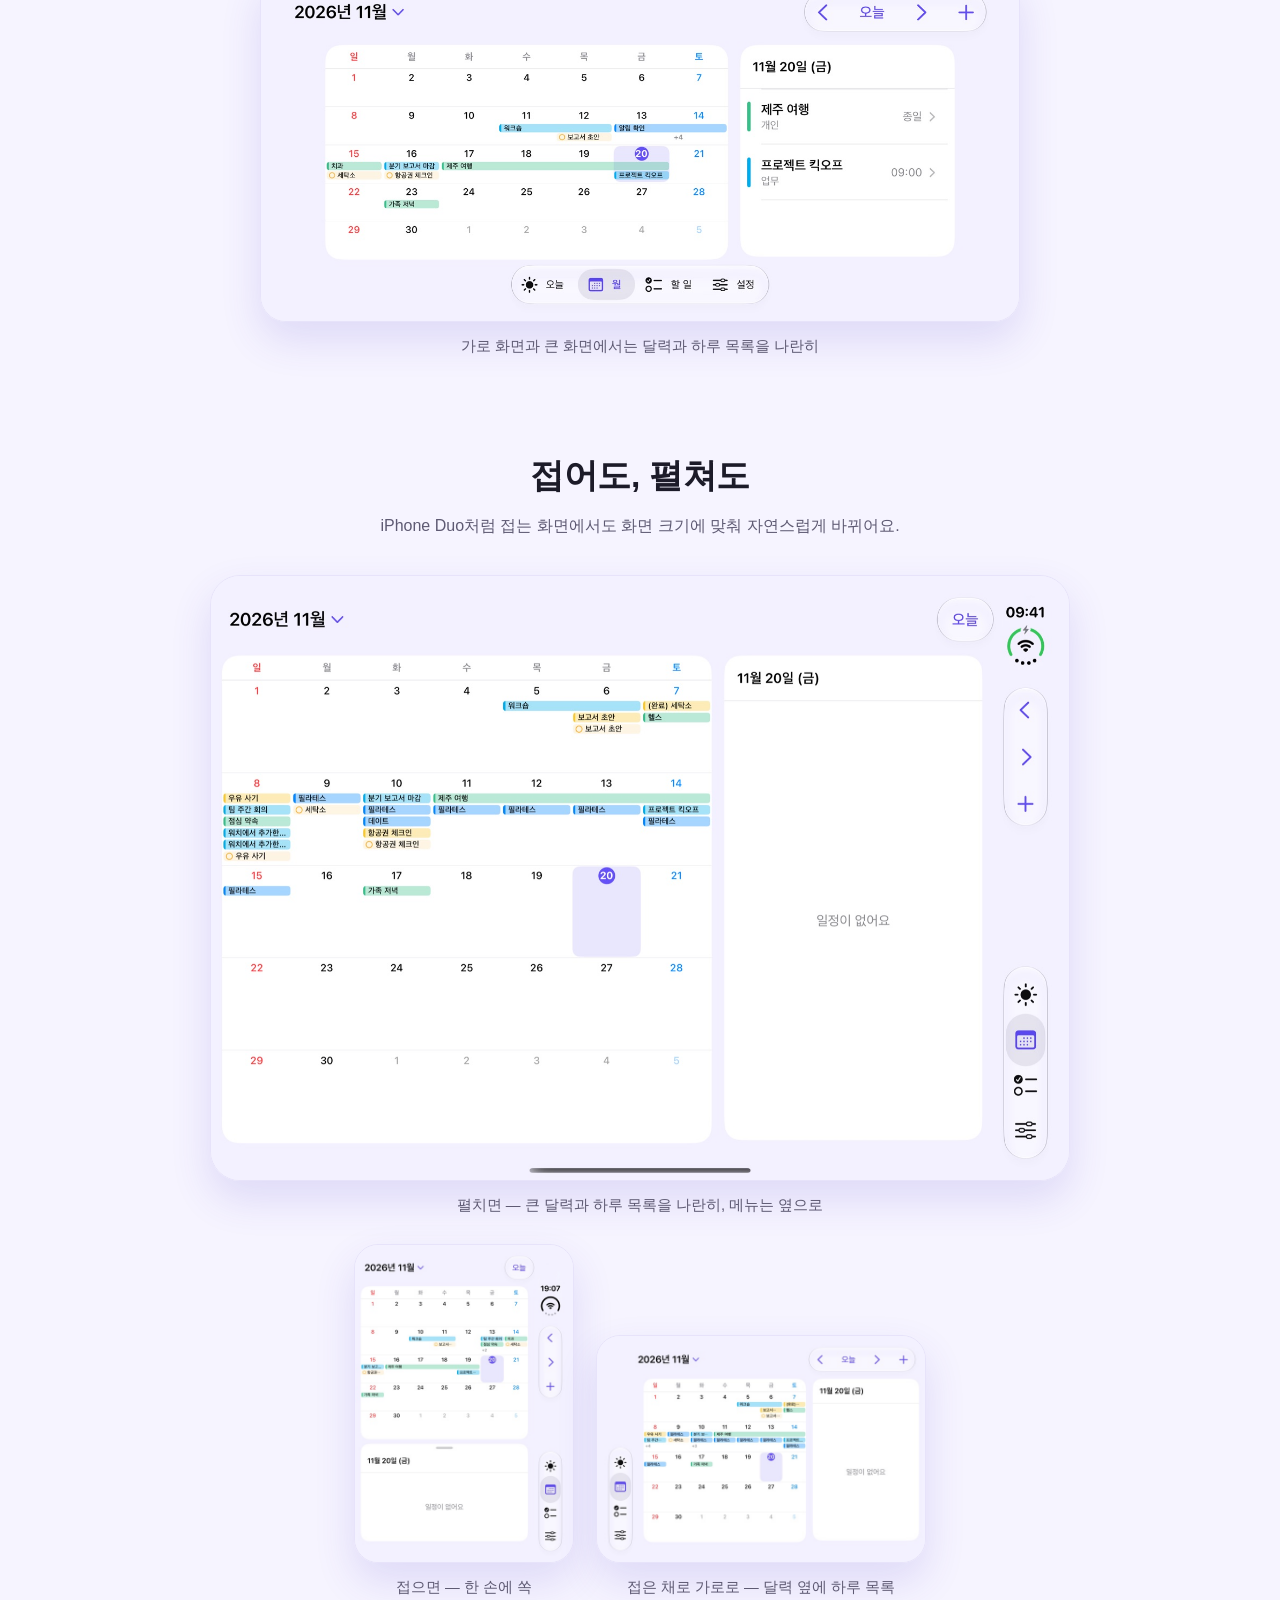
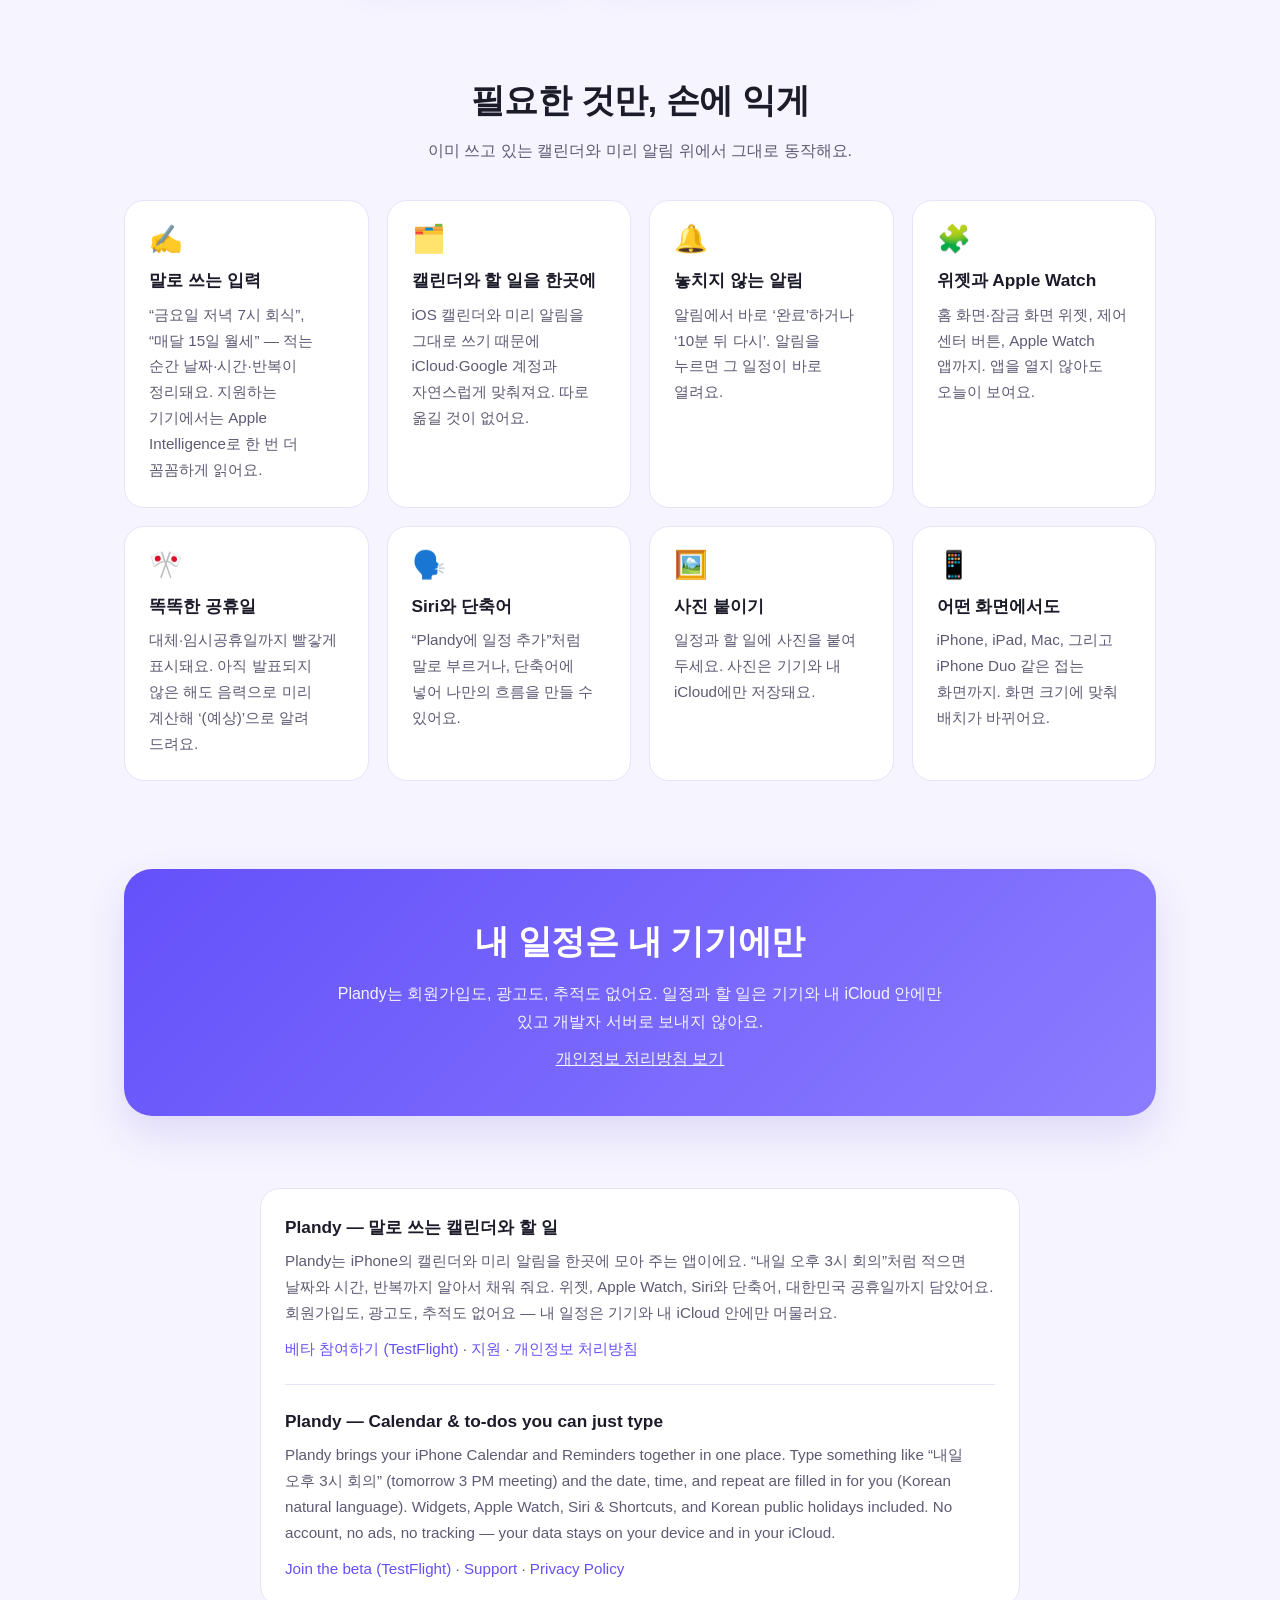
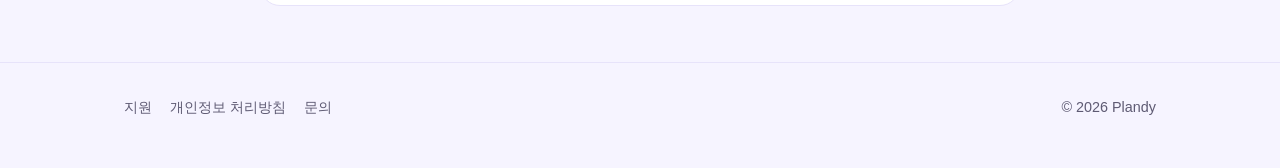
==== commit 9bec7a8c: "아래쪽 소개 상자에 한국어 요약 추가 (영어 위에)" ====
--- a/index.html
+++ b/index.html
@@ -252,12 +252,18 @@
   </div>
 </section>
 
-<section class="en" lang="en">
+<section class="en">
   <div class="wrap">
     <div class="card">
+      <h3 style="margin-top:0">Plandy — 말로 쓰는 캘린더와 할 일</h3>
+      <p>Plandy는 iPhone의 캘린더와 미리 알림을 한곳에 모아 주는 앱이에요. “내일 오후 3시 회의”처럼 적으면 날짜와 시간, 반복까지 알아서 채워 줘요. 위젯, Apple Watch, Siri와 단축어, 대한민국 공휴일까지 담았어요. 회원가입도, 광고도, 추적도 없어요 — 내 일정은 기기와 내 iCloud 안에만 머물러요.</p>
+      <p style="margin-top:10px"><a href="https://testflight.apple.com/join/2M2Mc3j3">베타 참여하기 (TestFlight)</a> · <a href="support/">지원</a> · <a href="privacy/">개인정보 처리방침</a></p>
+      <hr style="border:none;border-top:1px solid var(--line);margin:22px 0">
+      <div lang="en">
       <h3 style="margin-top:0">Plandy — Calendar &amp; to-dos you can just type</h3>
       <p>Plandy brings your iPhone Calendar and Reminders together in one place. Type something like “내일 오후 3시 회의” (tomorrow 3 PM meeting) and the date, time, and repeat are filled in for you (Korean natural language). Widgets, Apple Watch, Siri &amp; Shortcuts, and Korean public holidays included. No account, no ads, no tracking — your data stays on your device and in your iCloud.</p>
       <p style="margin-top:10px"><a href="https://testflight.apple.com/join/2M2Mc3j3">Join the beta (TestFlight)</a> · <a href="support/#en">Support</a> · <a href="privacy/#en">Privacy Policy</a></p>
+      </div>
     </div>
   </div>
 </section>
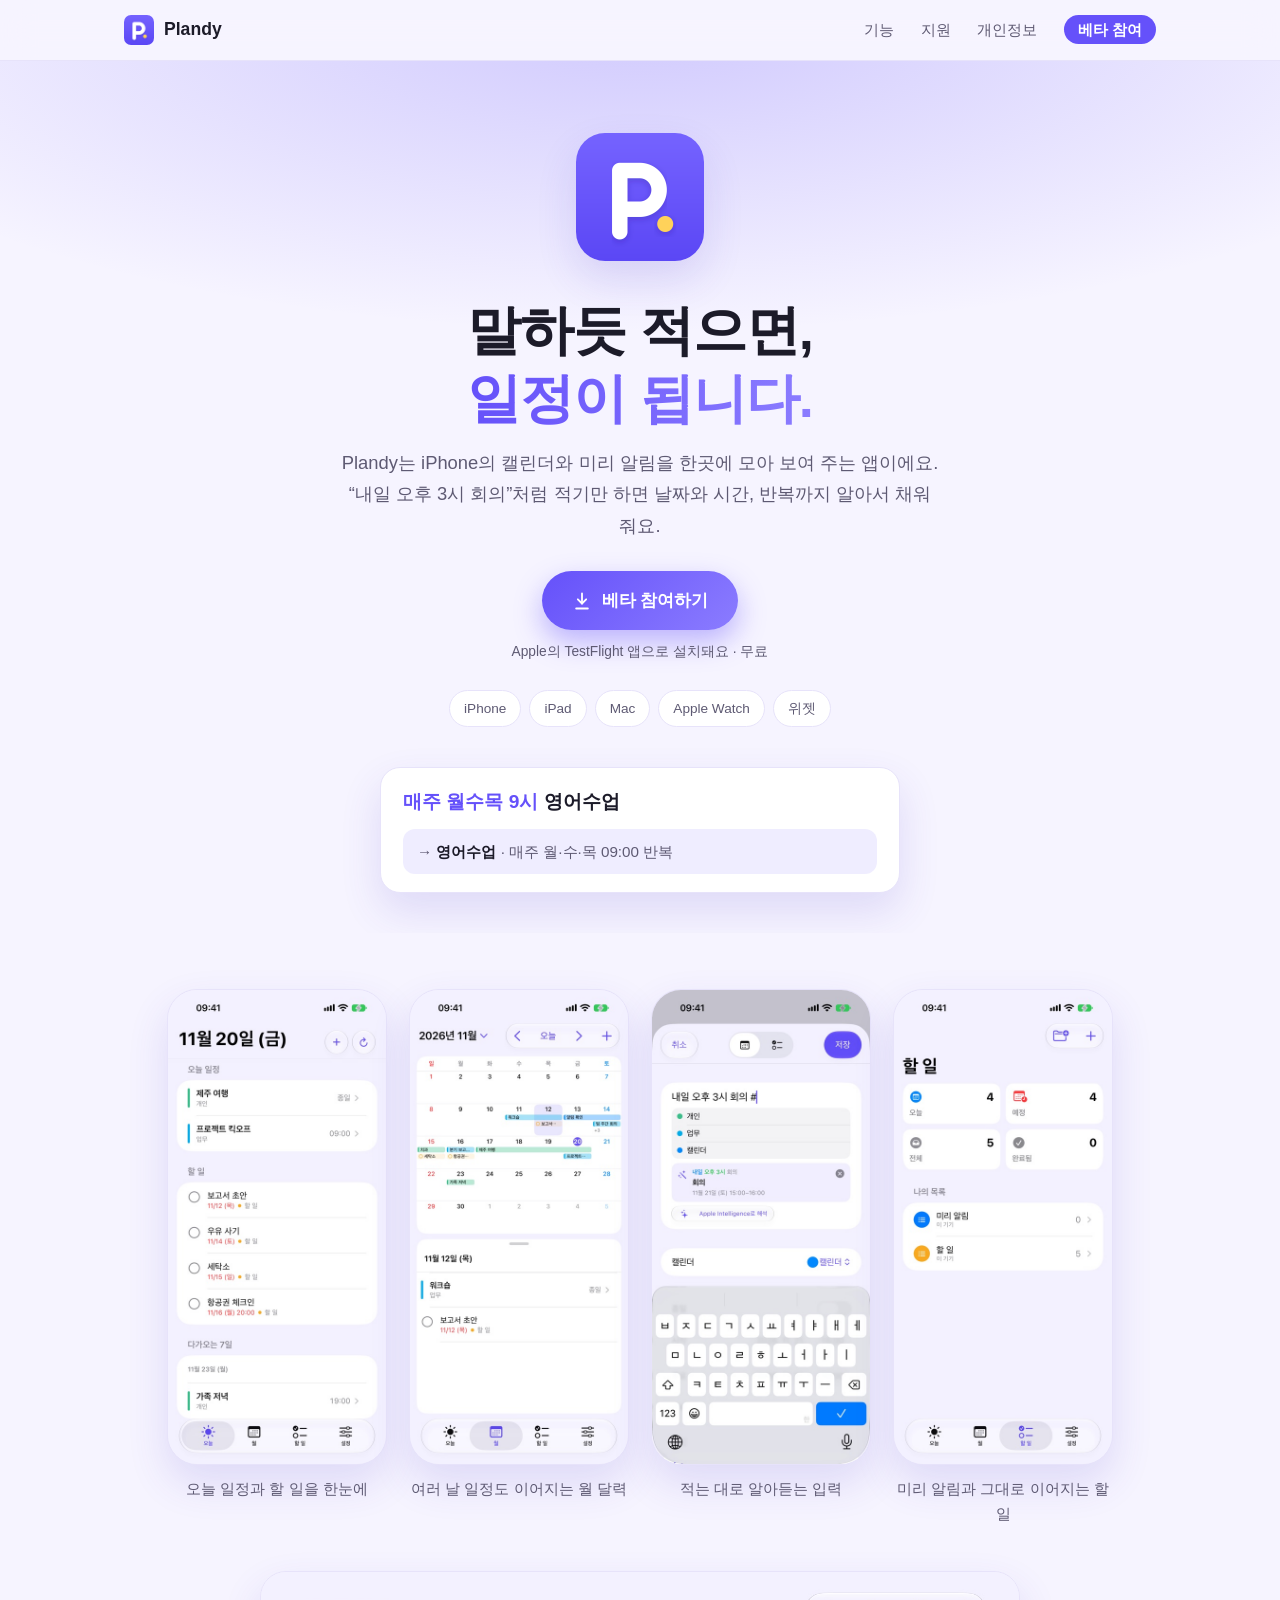
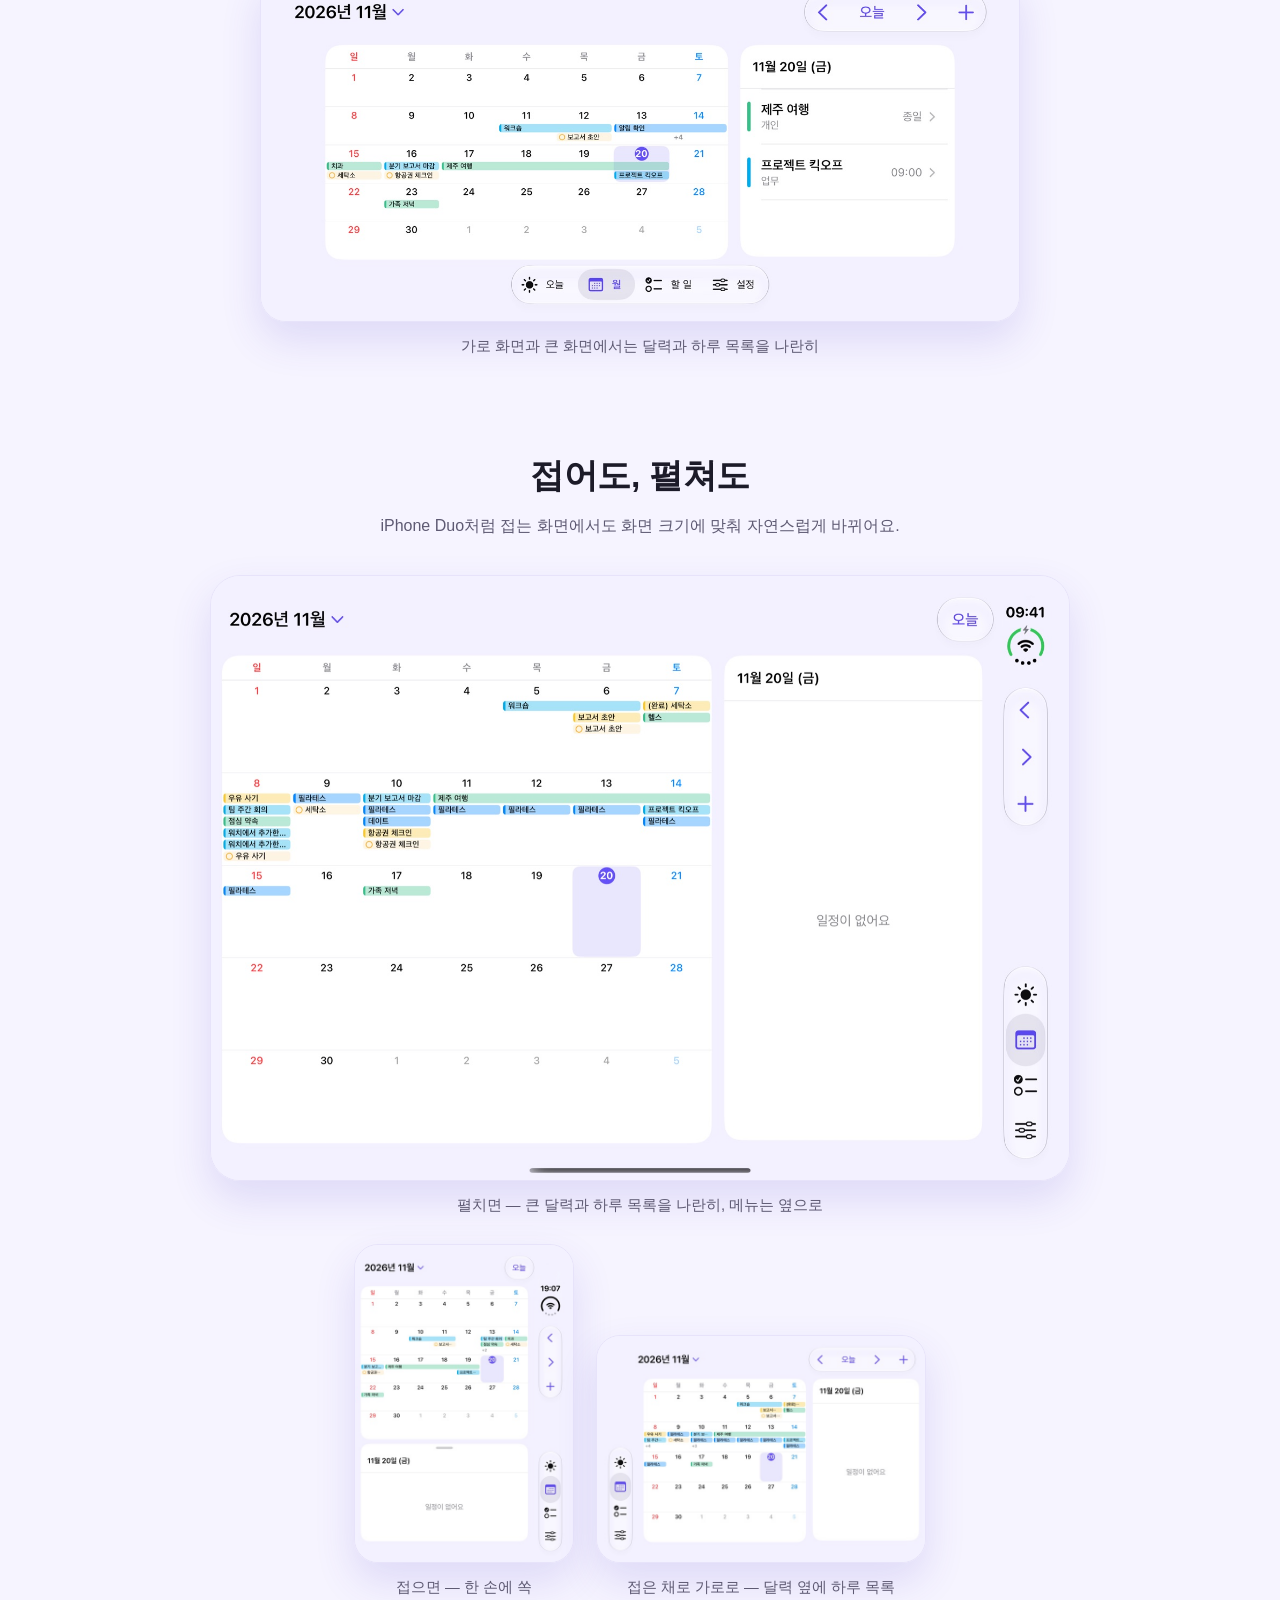
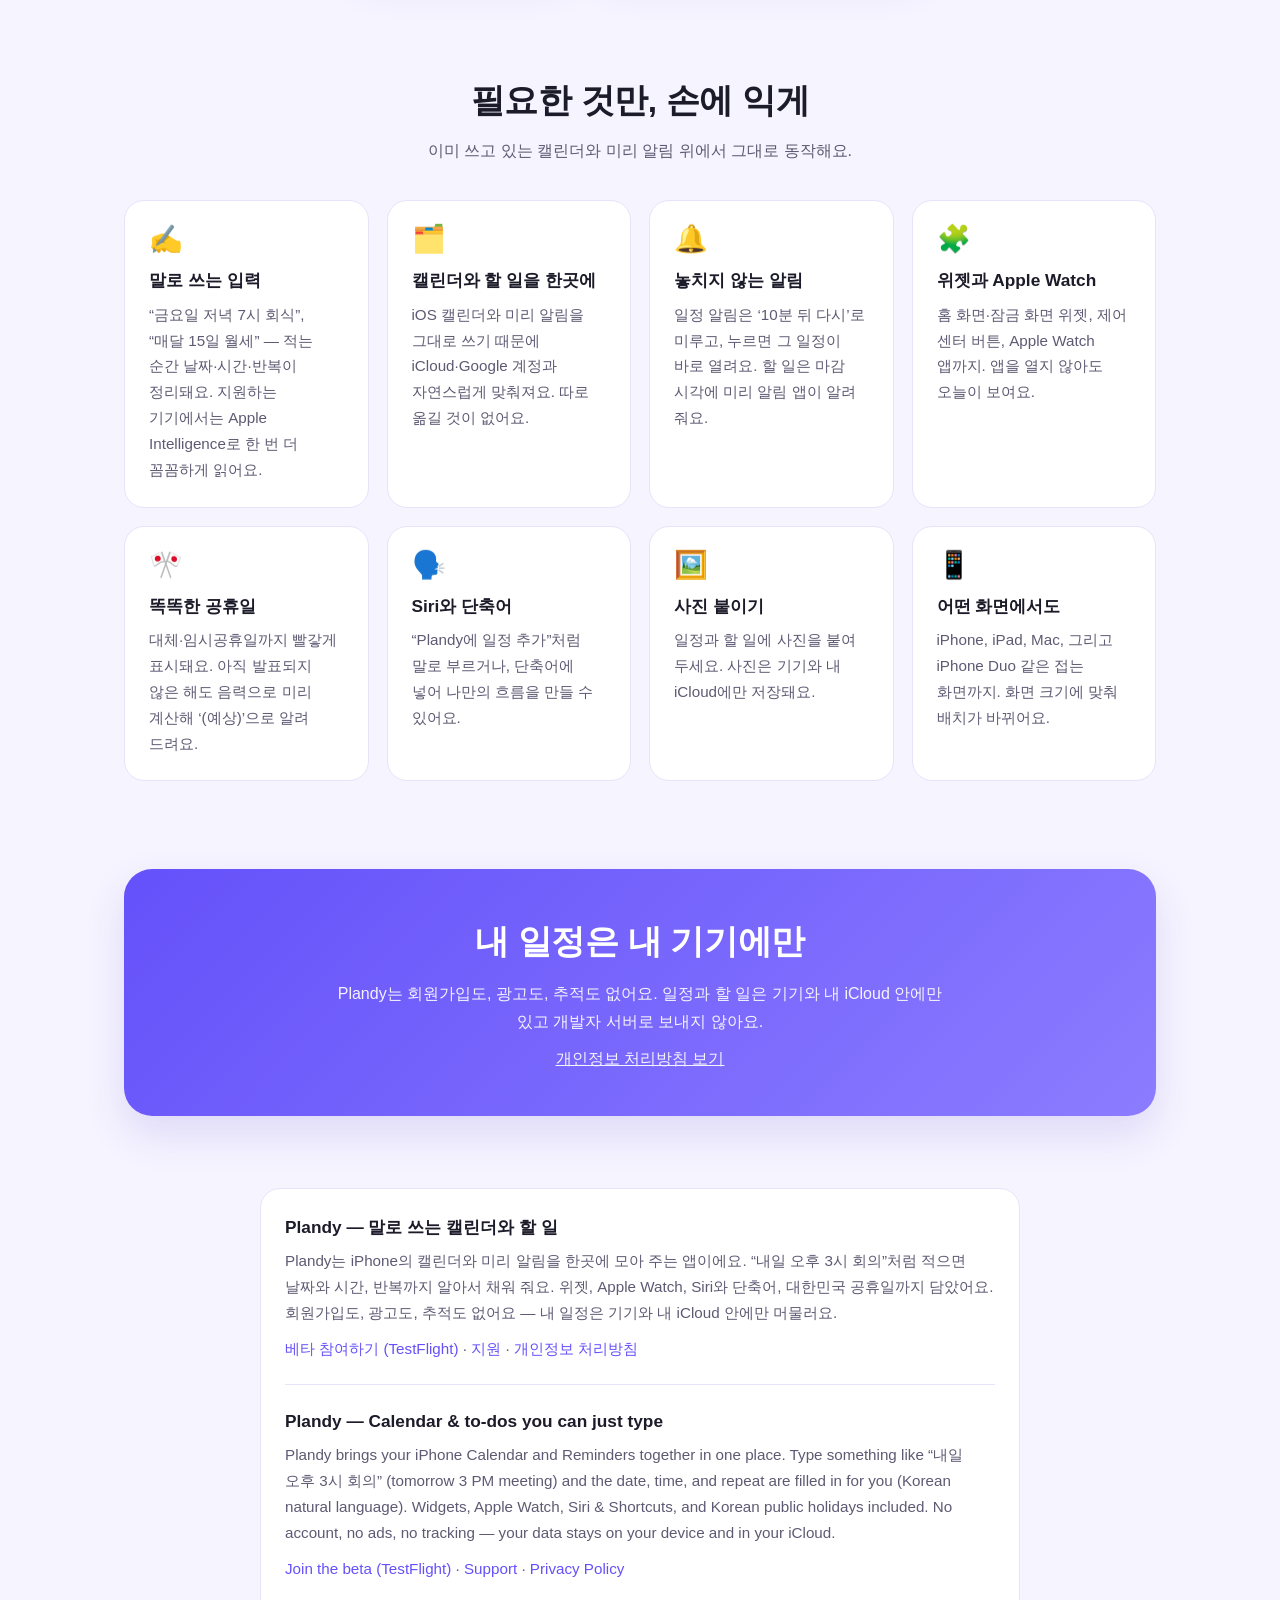
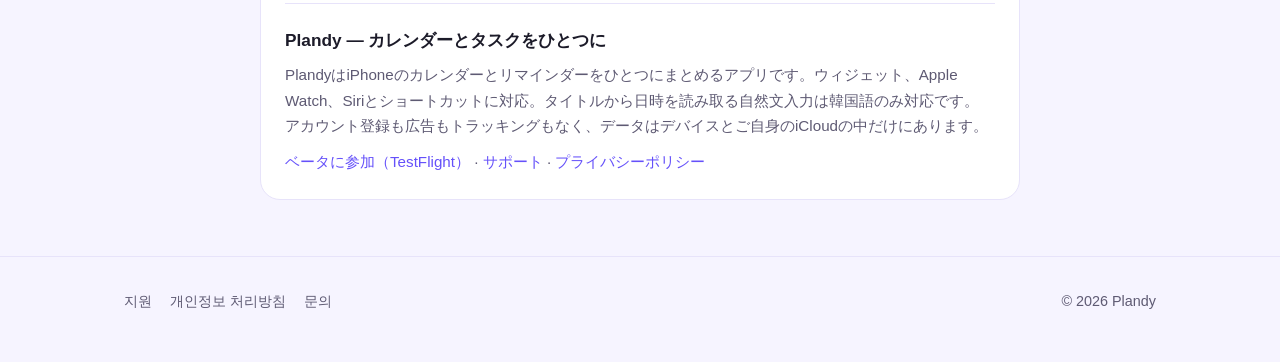
==== commit e3fc82f3: "일본어 추가 (지원 · 개인정보 처리방침 · 첫 화면), 할 일 알림은 미리 알림 앱이 보낸다는 내용 반영, 공휴일 설정 위치 고침" ====
--- a/index.html
+++ b/index.html
@@ -168,7 +168,7 @@
       <a href="#features">기능</a>
       <a href="support/">지원</a>
       <a href="privacy/">개인정보</a>
-      <a class="pill" href="https://testflight.apple.com/join/2M2Mc3j3">베타 참여</a>
+      <a class="pill" href="https://testflight.apple.com/join/2JWrbfeP">베타 참여</a>
     </div>
   </div>
 </nav>
@@ -180,7 +180,7 @@
     <p class="lead">Plandy는 iPhone의 캘린더와 미리 알림을 한곳에 모아 보여 주는 앱이에요.
       “내일 오후 3시 회의”처럼 적기만 하면 날짜와 시간, 반복까지 알아서 채워 줘요.</p>
     <div class="cta">
-      <a class="btn" href="https://testflight.apple.com/join/2M2Mc3j3">
+      <a class="btn" href="https://testflight.apple.com/join/2JWrbfeP">
         <svg viewBox="0 0 24 24" fill="none" stroke="currentColor" stroke-width="2.2" stroke-linecap="round" stroke-linejoin="round" aria-hidden="true"><path d="M12 3v12"/><path d="m7 10 5 5 5-5"/><path d="M5 21h14"/></svg>
         베타 참여하기
       </a>
@@ -232,7 +232,7 @@
     <div class="grid">
       <div class="card"><div class="emoji">✍️</div><h3>말로 쓰는 입력</h3><p>“금요일 저녁 7시 회식”, “매달 15일 월세” — 적는 순간 날짜·시간·반복이 정리돼요. 지원하는 기기에서는 Apple Intelligence로 한 번 더 꼼꼼하게 읽어요.</p></div>
       <div class="card"><div class="emoji">🗂️</div><h3>캘린더와 할 일을 한곳에</h3><p>iOS 캘린더와 미리 알림을 그대로 쓰기 때문에 iCloud·Google 계정과 자연스럽게 맞춰져요. 따로 옮길 것이 없어요.</p></div>
-      <div class="card"><div class="emoji">🔔</div><h3>놓치지 않는 알림</h3><p>알림에서 바로 ‘완료’하거나 ‘10분 뒤 다시’. 알림을 누르면 그 일정이 바로 열려요.</p></div>
+      <div class="card"><div class="emoji">🔔</div><h3>놓치지 않는 알림</h3><p>일정 알림은 ‘10분 뒤 다시’로 미루고, 누르면 그 일정이 바로 열려요. 할 일은 마감 시각에 미리 알림 앱이 알려 줘요.</p></div>
       <div class="card"><div class="emoji">🧩</div><h3>위젯과 Apple Watch</h3><p>홈 화면·잠금 화면 위젯, 제어 센터 버튼, Apple Watch 앱까지. 앱을 열지 않아도 오늘이 보여요.</p></div>
       <div class="card"><div class="emoji">🎌</div><h3>똑똑한 공휴일</h3><p>대체·임시공휴일까지 빨갛게 표시돼요. 아직 발표되지 않은 해도 음력으로 미리 계산해 ‘(예상)’으로 알려 드려요.</p></div>
       <div class="card"><div class="emoji">🗣️</div><h3>Siri와 단축어</h3><p>“Plandy에 일정 추가”처럼 말로 부르거나, 단축어에 넣어 나만의 흐름을 만들 수 있어요.</p></div>
@@ -257,12 +257,18 @@
     <div class="card">
       <h3 style="margin-top:0">Plandy — 말로 쓰는 캘린더와 할 일</h3>
       <p>Plandy는 iPhone의 캘린더와 미리 알림을 한곳에 모아 주는 앱이에요. “내일 오후 3시 회의”처럼 적으면 날짜와 시간, 반복까지 알아서 채워 줘요. 위젯, Apple Watch, Siri와 단축어, 대한민국 공휴일까지 담았어요. 회원가입도, 광고도, 추적도 없어요 — 내 일정은 기기와 내 iCloud 안에만 머물러요.</p>
-      <p style="margin-top:10px"><a href="https://testflight.apple.com/join/2M2Mc3j3">베타 참여하기 (TestFlight)</a> · <a href="support/">지원</a> · <a href="privacy/">개인정보 처리방침</a></p>
+      <p style="margin-top:10px"><a href="https://testflight.apple.com/join/2JWrbfeP">베타 참여하기 (TestFlight)</a> · <a href="support/">지원</a> · <a href="privacy/">개인정보 처리방침</a></p>
       <hr style="border:none;border-top:1px solid var(--line);margin:22px 0">
       <div lang="en">
       <h3 style="margin-top:0">Plandy — Calendar &amp; to-dos you can just type</h3>
       <p>Plandy brings your iPhone Calendar and Reminders together in one place. Type something like “내일 오후 3시 회의” (tomorrow 3 PM meeting) and the date, time, and repeat are filled in for you (Korean natural language). Widgets, Apple Watch, Siri &amp; Shortcuts, and Korean public holidays included. No account, no ads, no tracking — your data stays on your device and in your iCloud.</p>
-      <p style="margin-top:10px"><a href="https://testflight.apple.com/join/2M2Mc3j3">Join the beta (TestFlight)</a> · <a href="support/#en">Support</a> · <a href="privacy/#en">Privacy Policy</a></p>
+      <p style="margin-top:10px"><a href="https://testflight.apple.com/join/2JWrbfeP">Join the beta (TestFlight)</a> · <a href="support/#en">Support</a> · <a href="privacy/#en">Privacy Policy</a></p>
+      </div>
+      <hr style="border:none;border-top:1px solid var(--line);margin:22px 0">
+      <div lang="ja">
+      <h3 style="margin-top:0">Plandy — カレンダーとタスクをひとつに</h3>
+      <p>PlandyはiPhoneのカレンダーとリマインダーをひとつにまとめるアプリです。ウィジェット、Apple Watch、Siriとショートカットに対応。タイトルから日時を読み取る自然文入力は韓国語のみ対応です。アカウント登録も広告もトラッキングもなく、データはデバイスとご自身のiCloudの中だけにあります。</p>
+      <p style="margin-top:10px"><a href="https://testflight.apple.com/join/2JWrbfeP">ベータに参加（TestFlight）</a> · <a href="support/#ja">サポート</a> · <a href="privacy/#ja">プライバシーポリシー</a></p>
       </div>
     </div>
   </div>
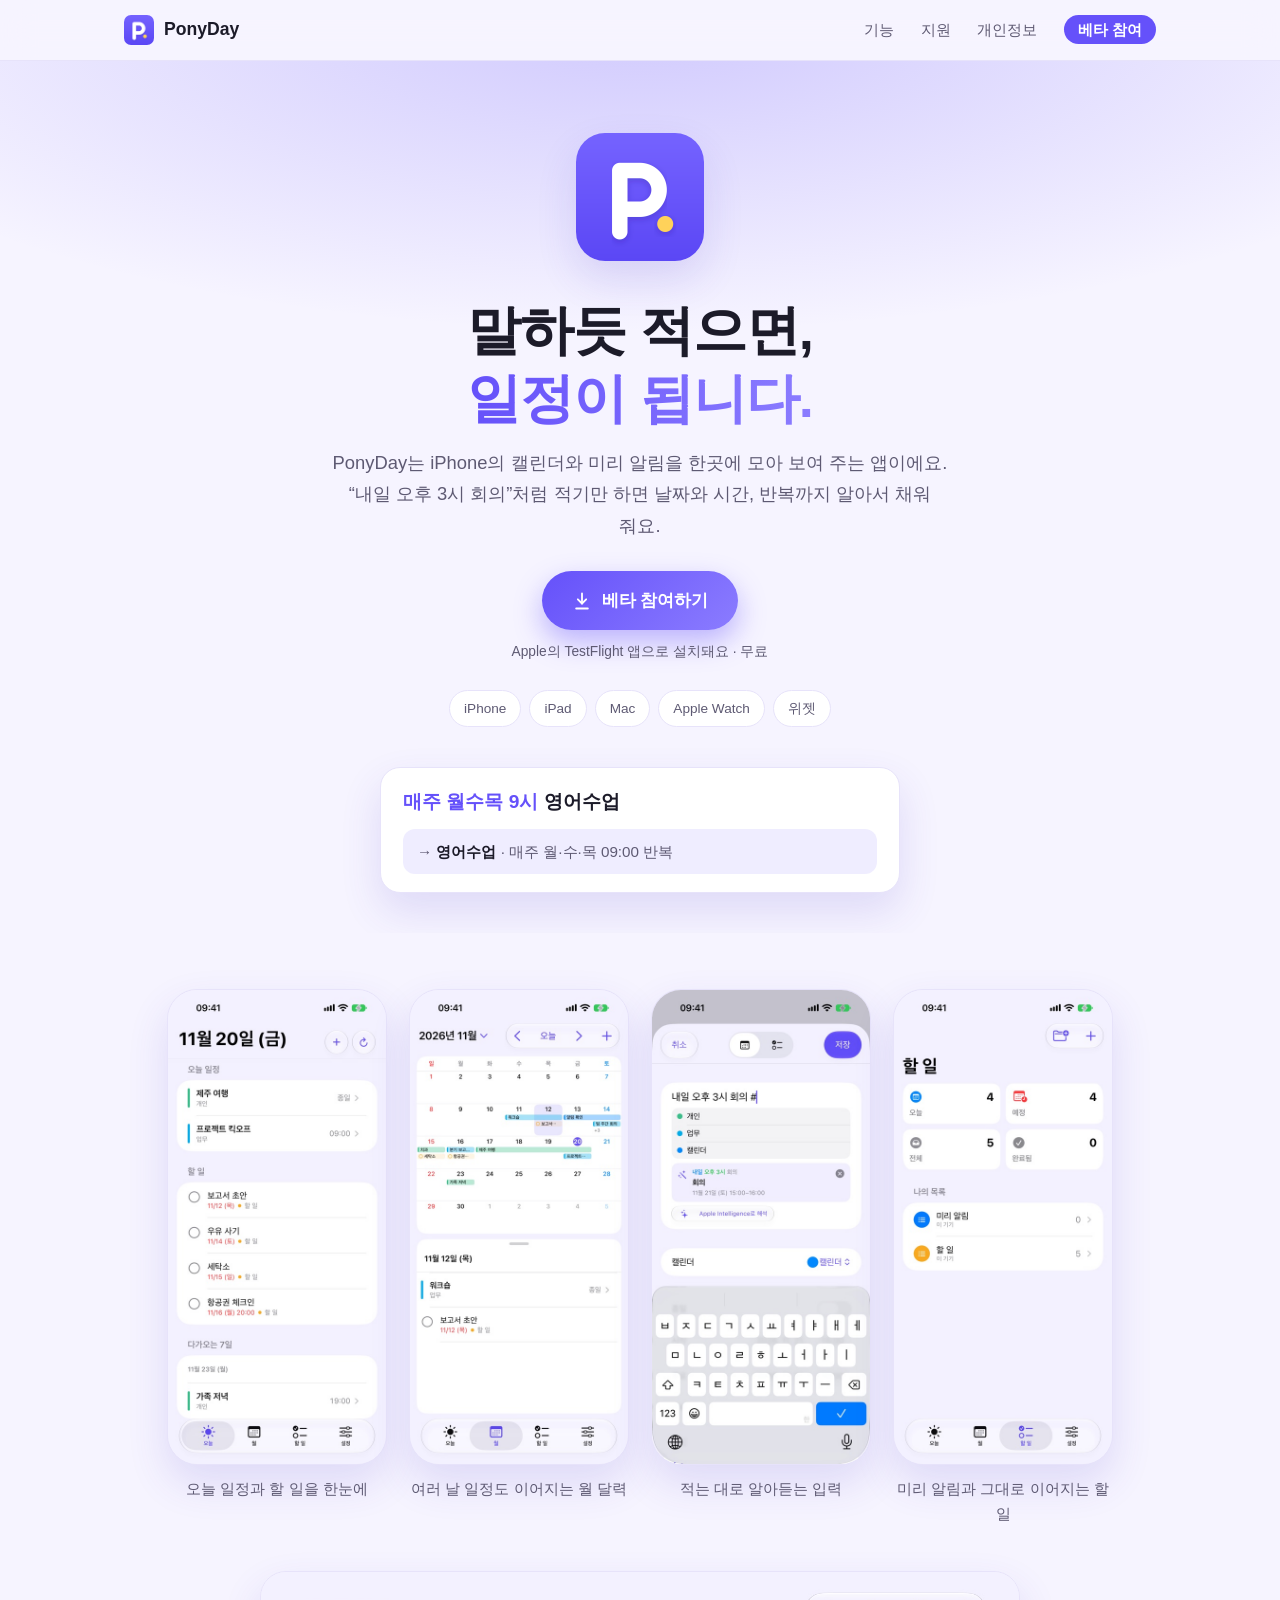
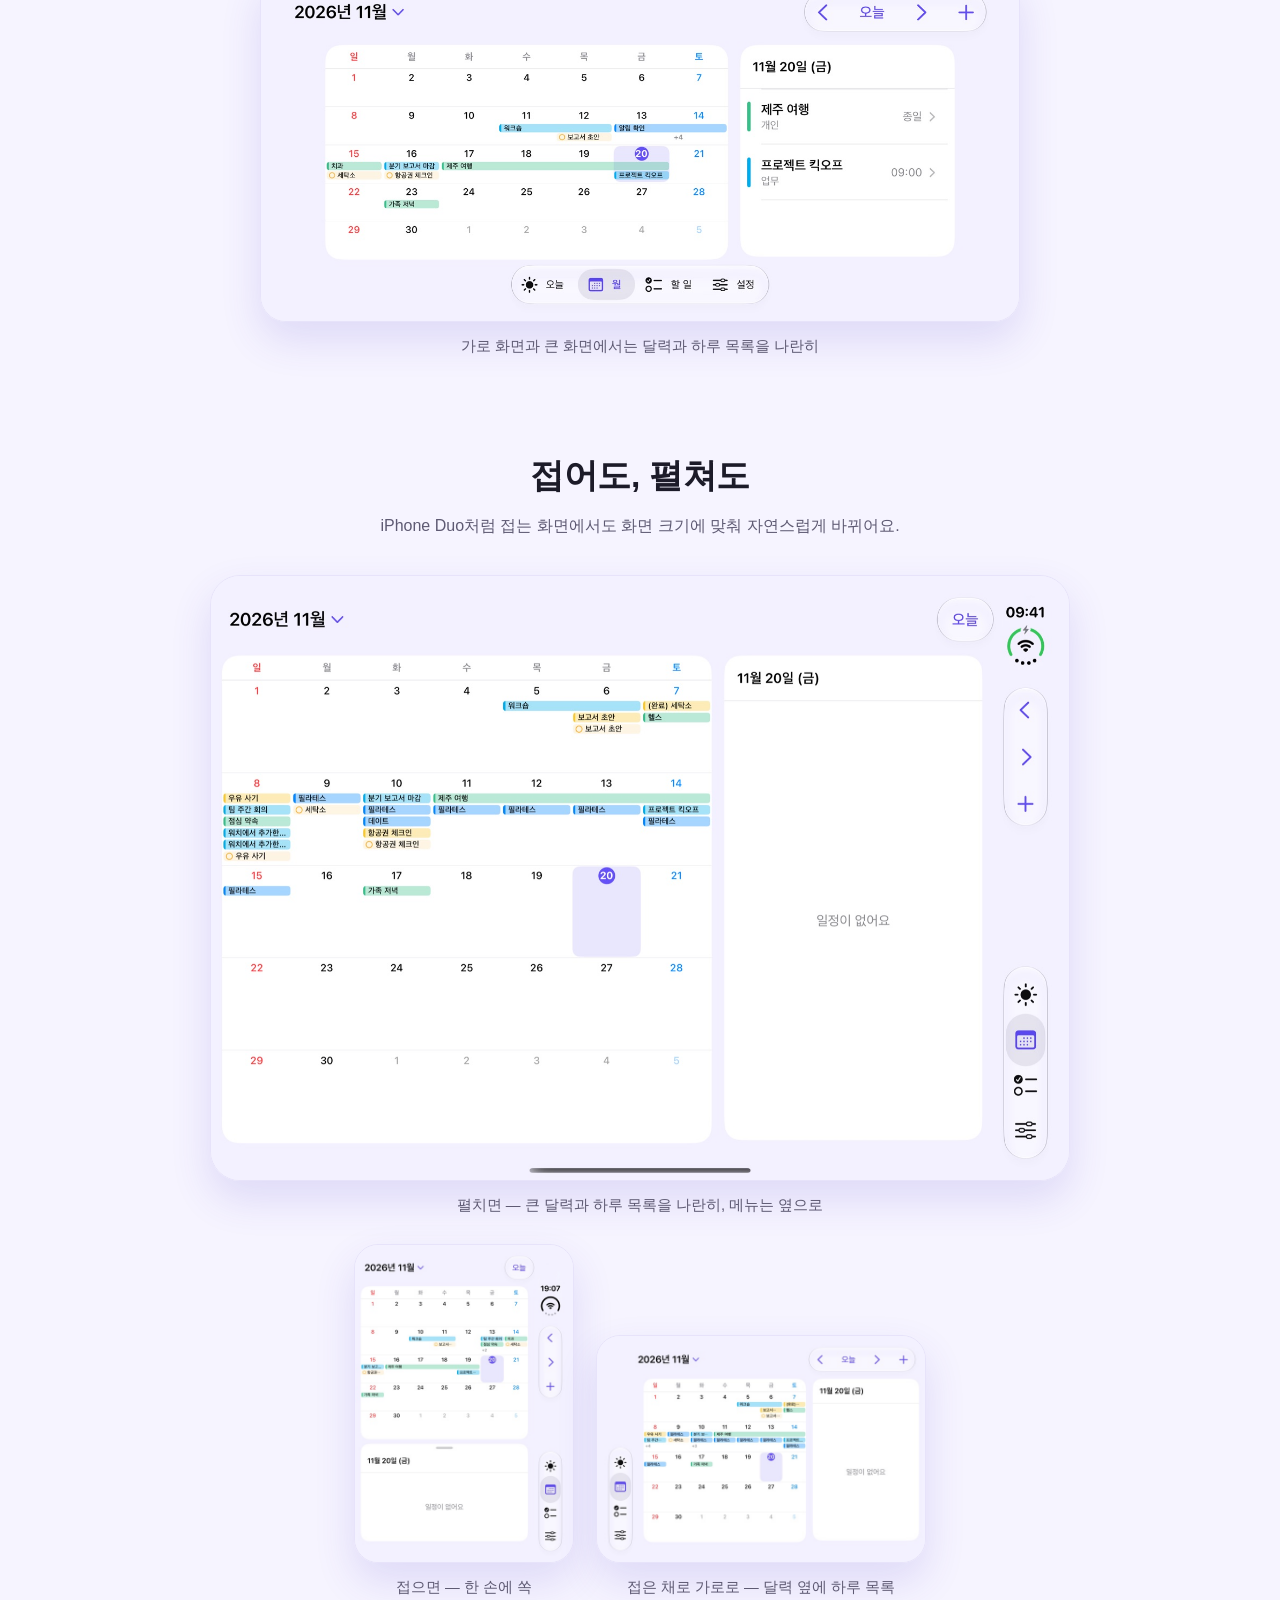
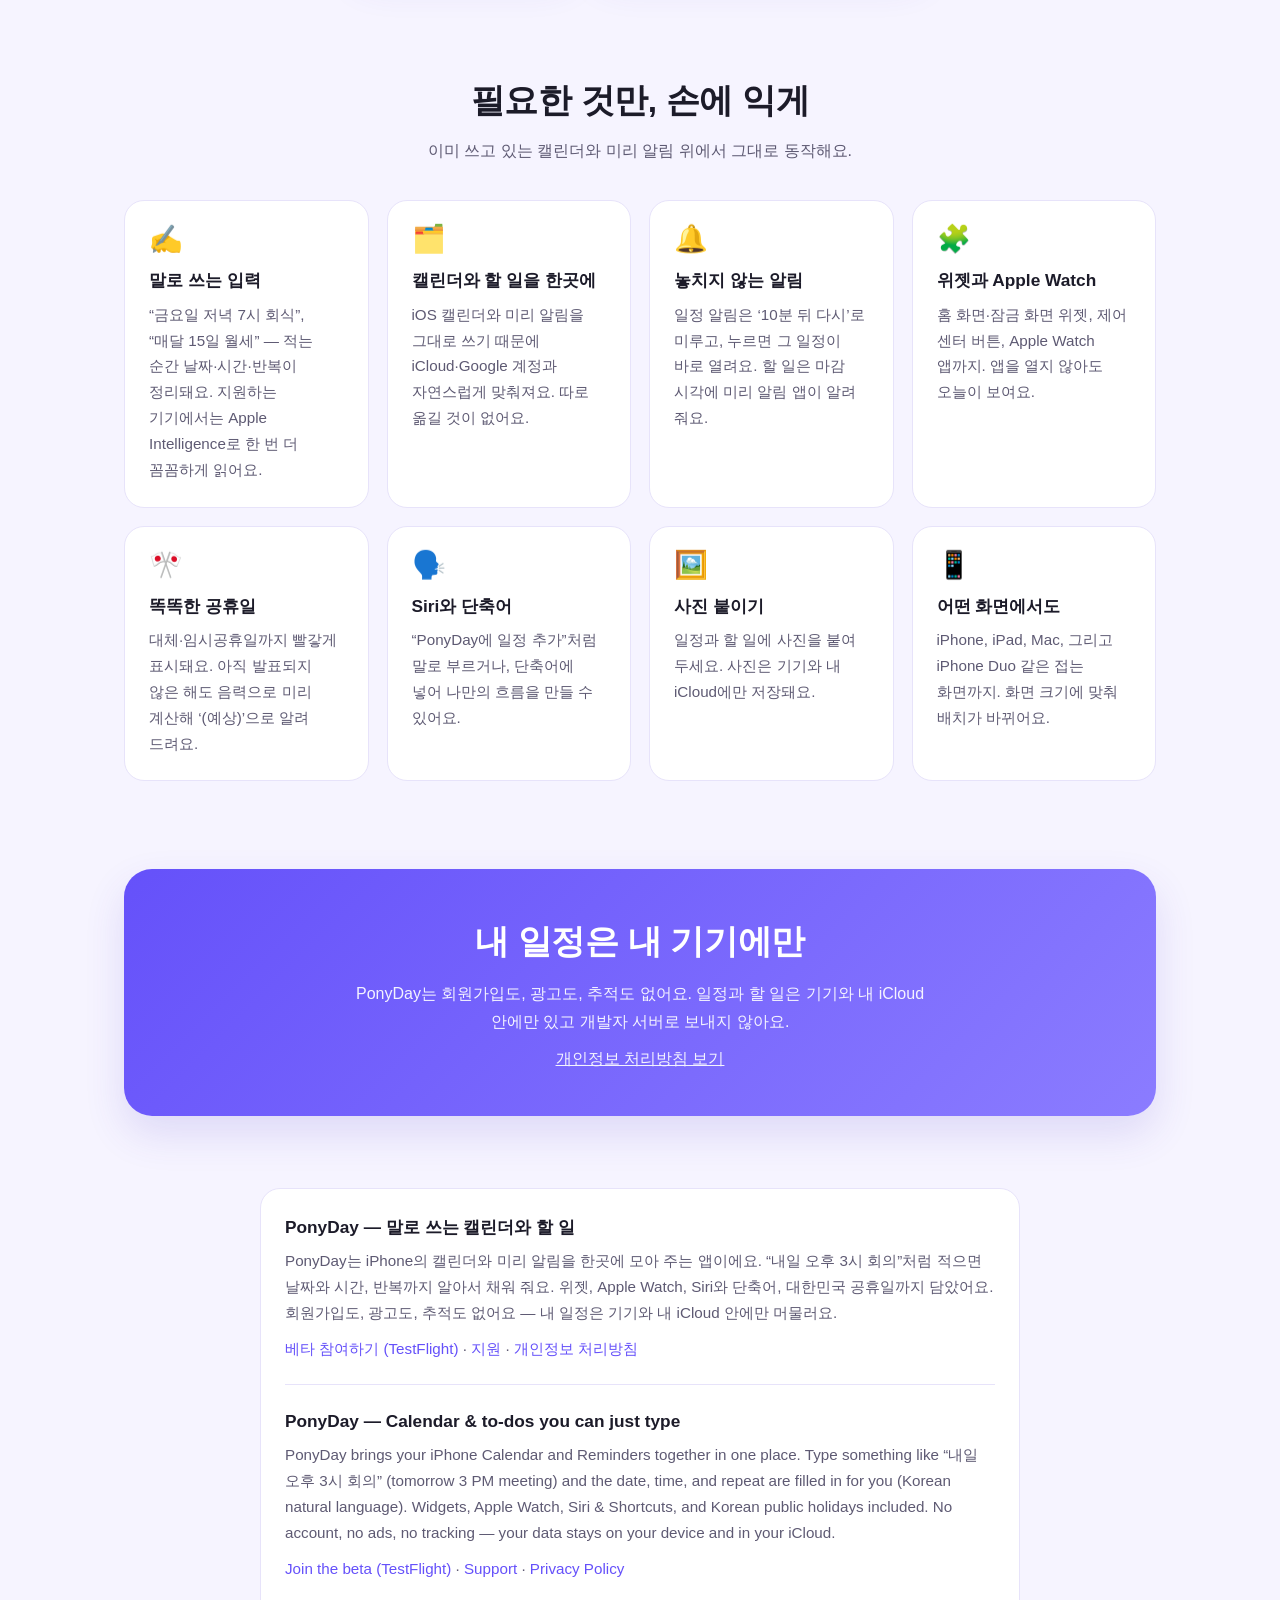
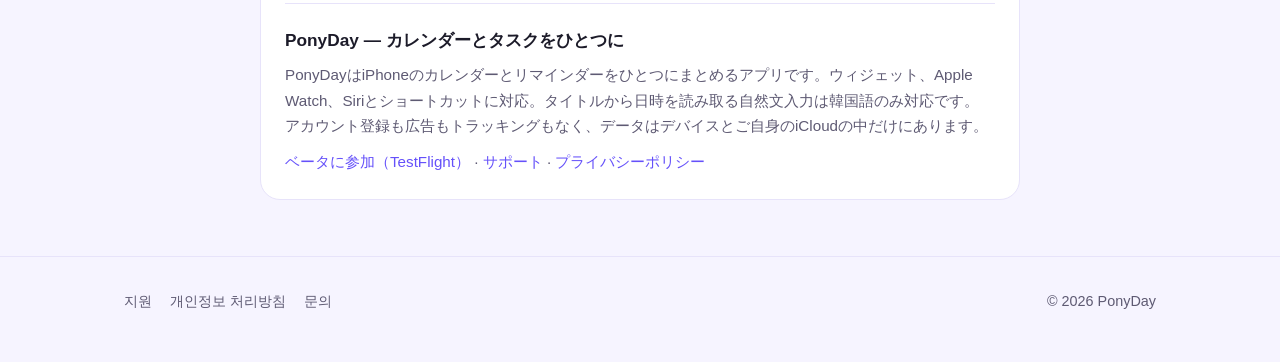
==== commit c730131a: "앱 이름 Plandy → PonyDay" ====
--- a/index.html
+++ b/index.html
@@ -3,9 +3,9 @@
 <head>
 <meta charset="utf-8">
 <meta name="viewport" content="width=device-width, initial-scale=1">
-<title>Plandy — 말로 쓰는 캘린더와 할 일</title>
-<meta name="description" content="Plandy는 iPhone의 캘린더와 미리 알림을 한곳에서 보고, “내일 오후 3시 회의”처럼 말하듯 적으면 날짜·시간·반복을 알아서 채워 주는 앱이에요.">
-<meta property="og:title" content="Plandy — 말로 쓰는 캘린더와 할 일">
+<title>PonyDay — 말로 쓰는 캘린더와 할 일</title>
+<meta name="description" content="PonyDay는 iPhone의 캘린더와 미리 알림을 한곳에서 보고, “내일 오후 3시 회의”처럼 말하듯 적으면 날짜·시간·반복을 알아서 채워 주는 앱이에요.">
+<meta property="og:title" content="PonyDay — 말로 쓰는 캘린더와 할 일">
 <meta property="og:description" content="캘린더와 미리 알림을 한곳에서. 말하듯 적으면 날짜·시간·반복이 채워져요.">
 <meta property="og:image" content="https://pebblolab.github.io/plandy-docs/assets/icon-512.png">
 <meta name="theme-color" content="#6551FA">
@@ -163,7 +163,7 @@
 
 <nav>
   <div class="wrap">
-    <a class="brand" href="./"><img src="assets/icon-512.png" alt="">Plandy</a>
+    <a class="brand" href="./"><img src="assets/icon-512.png" alt="">PonyDay</a>
     <div class="links">
       <a href="#features">기능</a>
       <a href="support/">지원</a>
@@ -175,9 +175,9 @@
 
 <header class="hero">
   <div class="wrap">
-    <img class="icon" src="assets/icon-512.png" alt="Plandy 앱 아이콘">
+    <img class="icon" src="assets/icon-512.png" alt="PonyDay 앱 아이콘">
     <h1>말하듯 적으면,<br><em>일정이 됩니다.</em></h1>
-    <p class="lead">Plandy는 iPhone의 캘린더와 미리 알림을 한곳에 모아 보여 주는 앱이에요.
+    <p class="lead">PonyDay는 iPhone의 캘린더와 미리 알림을 한곳에 모아 보여 주는 앱이에요.
       “내일 오후 3시 회의”처럼 적기만 하면 날짜와 시간, 반복까지 알아서 채워 줘요.</p>
     <div class="cta">
       <a class="btn" href="https://testflight.apple.com/join/2JWrbfeP">
@@ -235,7 +235,7 @@
       <div class="card"><div class="emoji">🔔</div><h3>놓치지 않는 알림</h3><p>일정 알림은 ‘10분 뒤 다시’로 미루고, 누르면 그 일정이 바로 열려요. 할 일은 마감 시각에 미리 알림 앱이 알려 줘요.</p></div>
       <div class="card"><div class="emoji">🧩</div><h3>위젯과 Apple Watch</h3><p>홈 화면·잠금 화면 위젯, 제어 센터 버튼, Apple Watch 앱까지. 앱을 열지 않아도 오늘이 보여요.</p></div>
       <div class="card"><div class="emoji">🎌</div><h3>똑똑한 공휴일</h3><p>대체·임시공휴일까지 빨갛게 표시돼요. 아직 발표되지 않은 해도 음력으로 미리 계산해 ‘(예상)’으로 알려 드려요.</p></div>
-      <div class="card"><div class="emoji">🗣️</div><h3>Siri와 단축어</h3><p>“Plandy에 일정 추가”처럼 말로 부르거나, 단축어에 넣어 나만의 흐름을 만들 수 있어요.</p></div>
+      <div class="card"><div class="emoji">🗣️</div><h3>Siri와 단축어</h3><p>“PonyDay에 일정 추가”처럼 말로 부르거나, 단축어에 넣어 나만의 흐름을 만들 수 있어요.</p></div>
       <div class="card"><div class="emoji">🖼️</div><h3>사진 붙이기</h3><p>일정과 할 일에 사진을 붙여 두세요. 사진은 기기와 내 iCloud에만 저장돼요.</p></div>
       <div class="card"><div class="emoji">📱</div><h3>어떤 화면에서도</h3><p>iPhone, iPad, Mac, 그리고 iPhone Duo 같은 접는 화면까지. 화면 크기에 맞춰 배치가 바뀌어요.</p></div>
     </div>
@@ -246,7 +246,7 @@
   <div class="wrap">
     <div class="box">
       <h2>내 일정은 내 기기에만</h2>
-      <p>Plandy는 회원가입도, 광고도, 추적도 없어요. 일정과 할 일은 기기와 내 iCloud 안에만 있고 개발자 서버로 보내지 않아요.</p>
+      <p>PonyDay는 회원가입도, 광고도, 추적도 없어요. 일정과 할 일은 기기와 내 iCloud 안에만 있고 개발자 서버로 보내지 않아요.</p>
       <p><a href="privacy/">개인정보 처리방침 보기</a></p>
     </div>
   </div>
@@ -255,19 +255,19 @@
 <section class="en">
   <div class="wrap">
     <div class="card">
-      <h3 style="margin-top:0">Plandy — 말로 쓰는 캘린더와 할 일</h3>
-      <p>Plandy는 iPhone의 캘린더와 미리 알림을 한곳에 모아 주는 앱이에요. “내일 오후 3시 회의”처럼 적으면 날짜와 시간, 반복까지 알아서 채워 줘요. 위젯, Apple Watch, Siri와 단축어, 대한민국 공휴일까지 담았어요. 회원가입도, 광고도, 추적도 없어요 — 내 일정은 기기와 내 iCloud 안에만 머물러요.</p>
+      <h3 style="margin-top:0">PonyDay — 말로 쓰는 캘린더와 할 일</h3>
+      <p>PonyDay는 iPhone의 캘린더와 미리 알림을 한곳에 모아 주는 앱이에요. “내일 오후 3시 회의”처럼 적으면 날짜와 시간, 반복까지 알아서 채워 줘요. 위젯, Apple Watch, Siri와 단축어, 대한민국 공휴일까지 담았어요. 회원가입도, 광고도, 추적도 없어요 — 내 일정은 기기와 내 iCloud 안에만 머물러요.</p>
       <p style="margin-top:10px"><a href="https://testflight.apple.com/join/2JWrbfeP">베타 참여하기 (TestFlight)</a> · <a href="support/">지원</a> · <a href="privacy/">개인정보 처리방침</a></p>
       <hr style="border:none;border-top:1px solid var(--line);margin:22px 0">
       <div lang="en">
-      <h3 style="margin-top:0">Plandy — Calendar &amp; to-dos you can just type</h3>
-      <p>Plandy brings your iPhone Calendar and Reminders together in one place. Type something like “내일 오후 3시 회의” (tomorrow 3 PM meeting) and the date, time, and repeat are filled in for you (Korean natural language). Widgets, Apple Watch, Siri &amp; Shortcuts, and Korean public holidays included. No account, no ads, no tracking — your data stays on your device and in your iCloud.</p>
+      <h3 style="margin-top:0">PonyDay — Calendar &amp; to-dos you can just type</h3>
+      <p>PonyDay brings your iPhone Calendar and Reminders together in one place. Type something like “내일 오후 3시 회의” (tomorrow 3 PM meeting) and the date, time, and repeat are filled in for you (Korean natural language). Widgets, Apple Watch, Siri &amp; Shortcuts, and Korean public holidays included. No account, no ads, no tracking — your data stays on your device and in your iCloud.</p>
       <p style="margin-top:10px"><a href="https://testflight.apple.com/join/2JWrbfeP">Join the beta (TestFlight)</a> · <a href="support/#en">Support</a> · <a href="privacy/#en">Privacy Policy</a></p>
       </div>
       <hr style="border:none;border-top:1px solid var(--line);margin:22px 0">
       <div lang="ja">
-      <h3 style="margin-top:0">Plandy — カレンダーとタスクをひとつに</h3>
-      <p>PlandyはiPhoneのカレンダーとリマインダーをひとつにまとめるアプリです。ウィジェット、Apple Watch、Siriとショートカットに対応。タイトルから日時を読み取る自然文入力は韓国語のみ対応です。アカウント登録も広告もトラッキングもなく、データはデバイスとご自身のiCloudの中だけにあります。</p>
+      <h3 style="margin-top:0">PonyDay — カレンダーとタスクをひとつに</h3>
+      <p>PonyDayはiPhoneのカレンダーとリマインダーをひとつにまとめるアプリです。ウィジェット、Apple Watch、Siriとショートカットに対応。タイトルから日時を読み取る自然文入力は韓国語のみ対応です。アカウント登録も広告もトラッキングもなく、データはデバイスとご自身のiCloudの中だけにあります。</p>
       <p style="margin-top:10px"><a href="https://testflight.apple.com/join/2JWrbfeP">ベータに参加（TestFlight）</a> · <a href="support/#ja">サポート</a> · <a href="privacy/#ja">プライバシーポリシー</a></p>
       </div>
     </div>
@@ -277,7 +277,7 @@
 <footer>
   <div class="wrap">
     <div><a href="support/">지원</a><a href="privacy/">개인정보 처리방침</a><a href="mailto:pebblolab@gmail.com">문의</a></div>
-    <div>© 2026 Plandy</div>
+    <div>© 2026 PonyDay</div>
   </div>
 </footer>
 
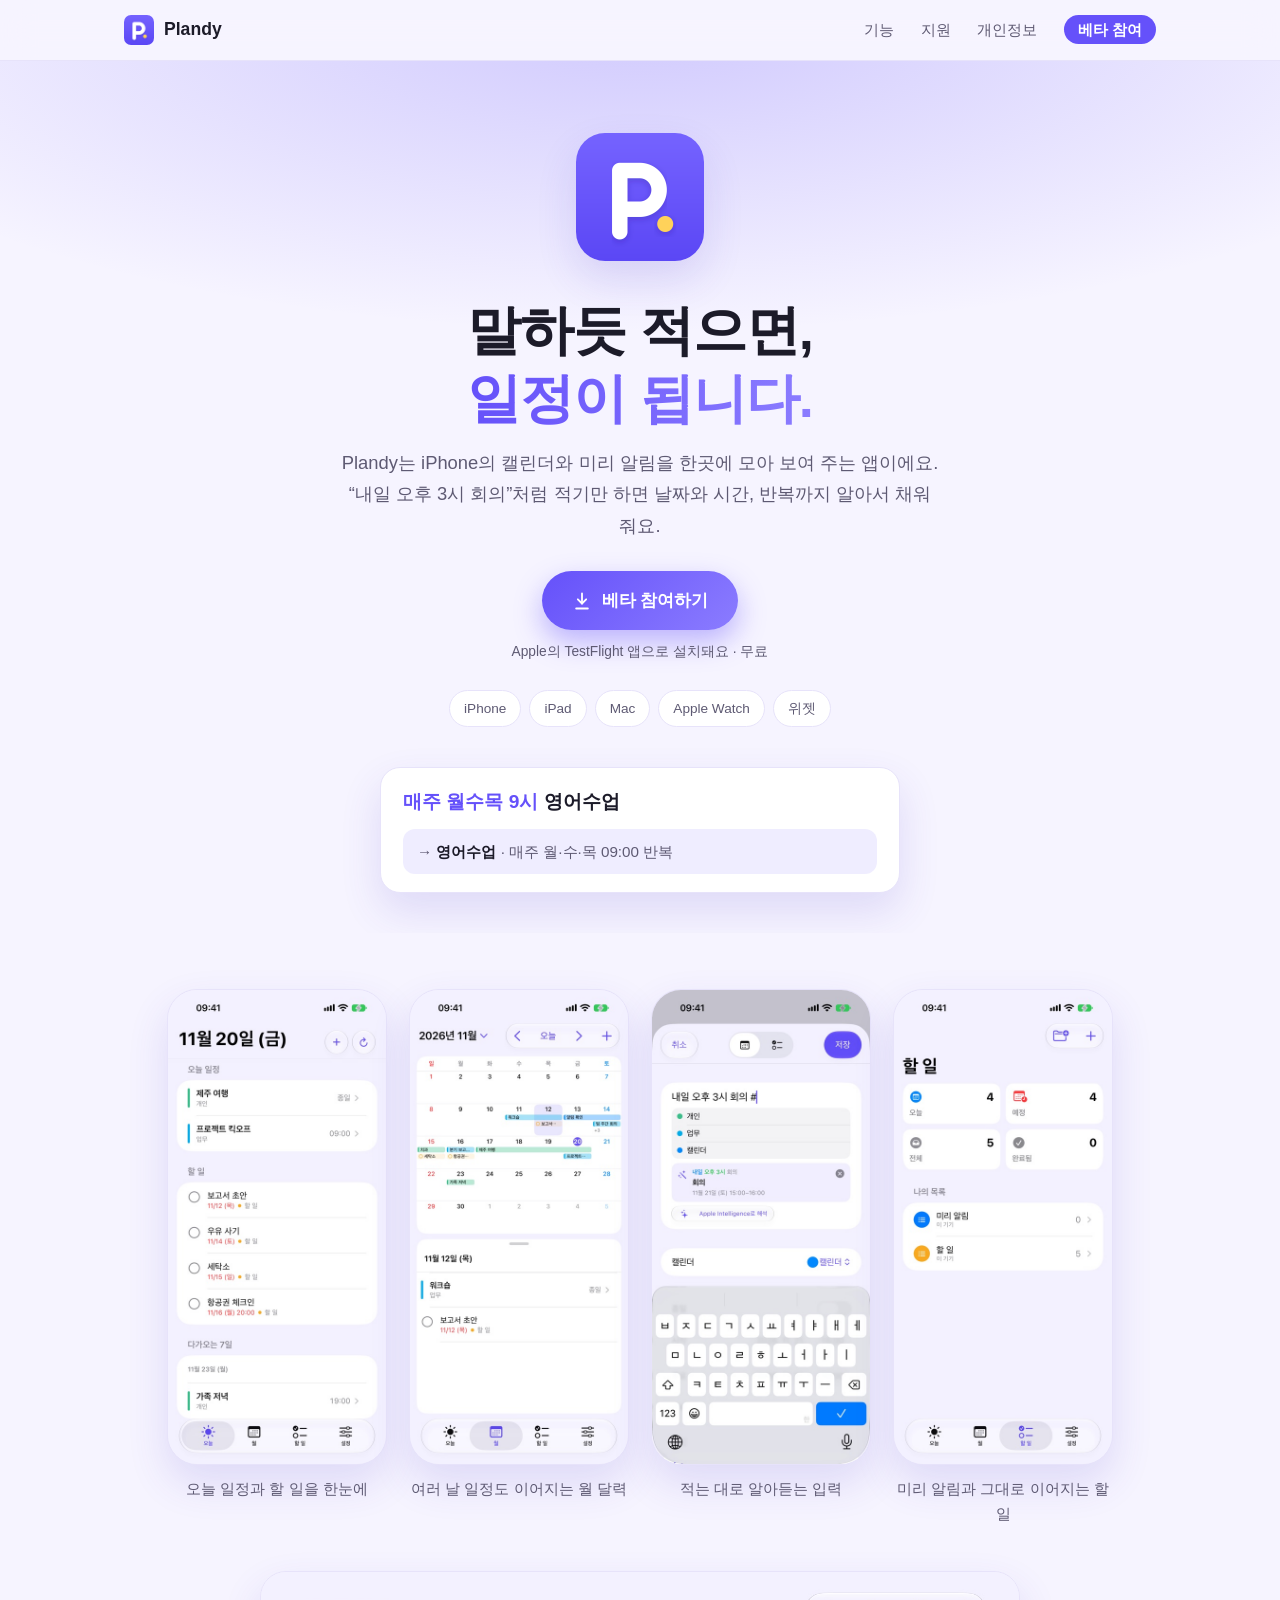
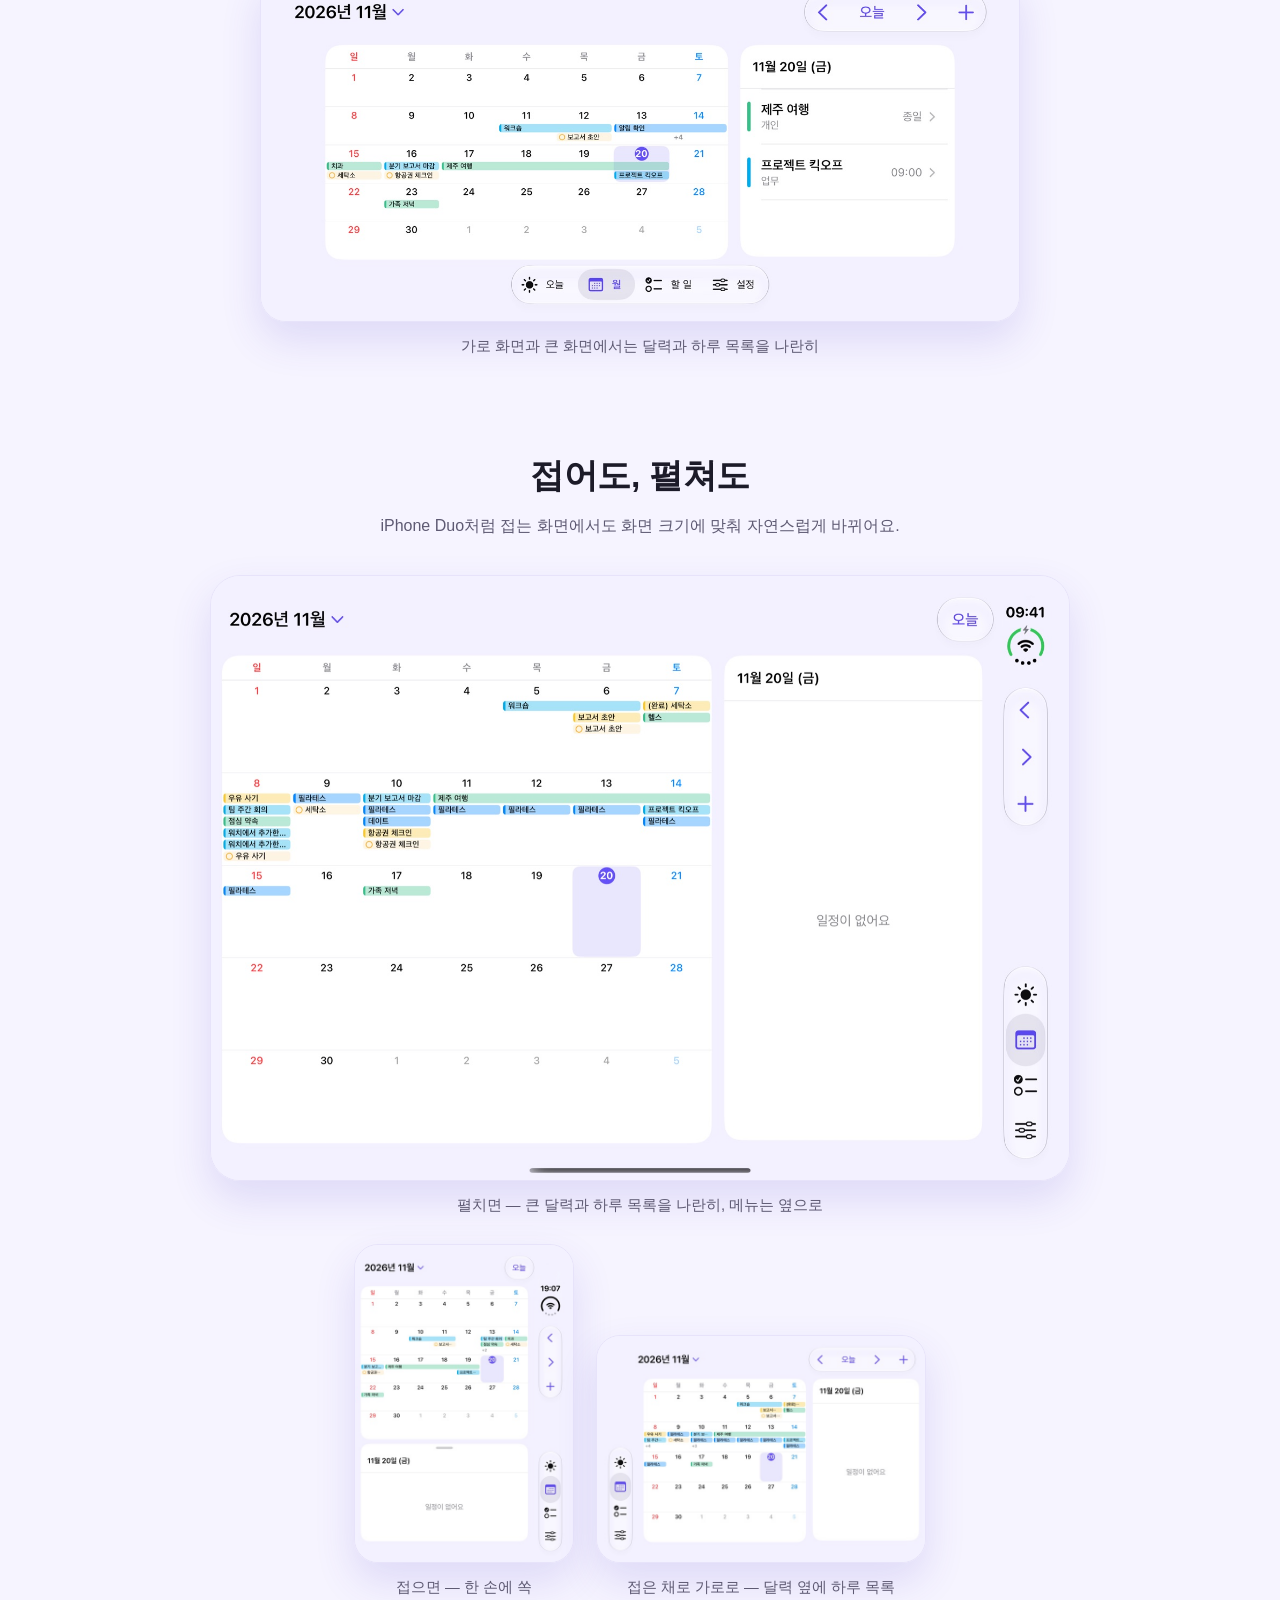
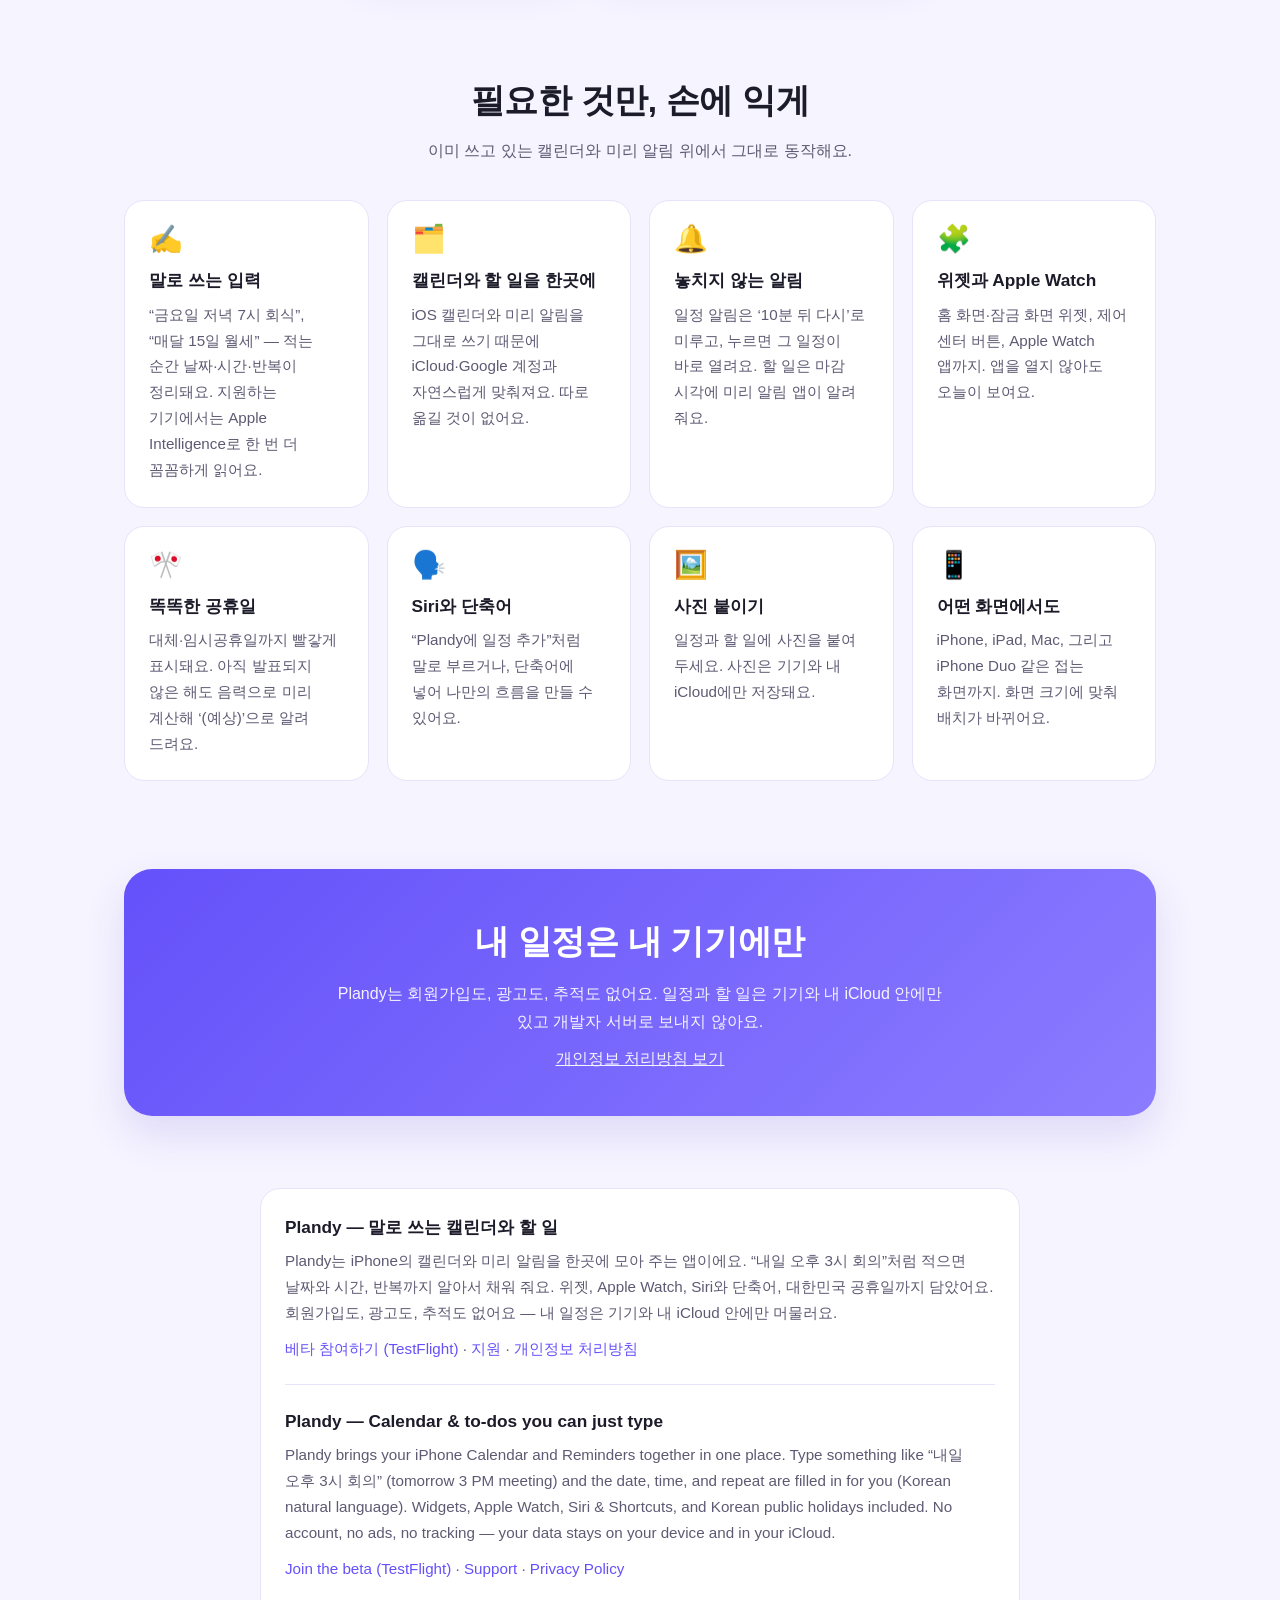
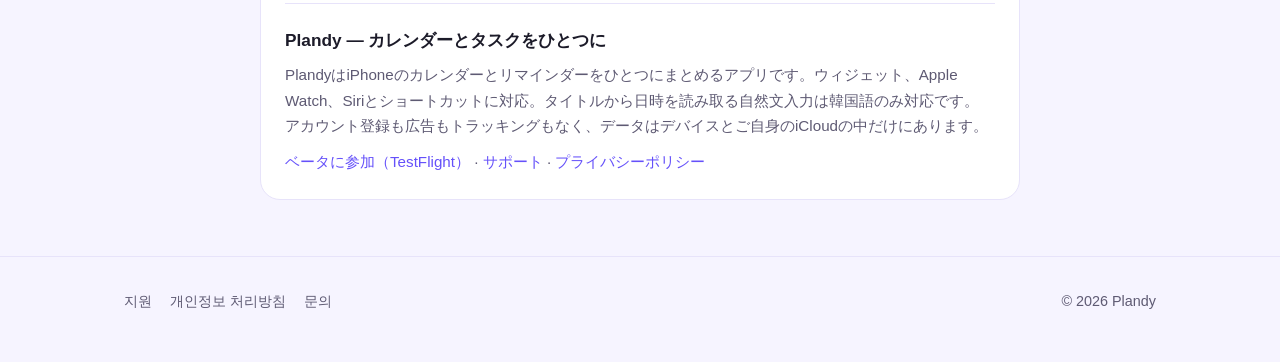
==== commit c341f1d0: "앱 이름 다시 Plandy" ====
--- a/index.html
+++ b/index.html
@@ -3,9 +3,9 @@
 <head>
 <meta charset="utf-8">
 <meta name="viewport" content="width=device-width, initial-scale=1">
-<title>PonyDay — 말로 쓰는 캘린더와 할 일</title>
-<meta name="description" content="PonyDay는 iPhone의 캘린더와 미리 알림을 한곳에서 보고, “내일 오후 3시 회의”처럼 말하듯 적으면 날짜·시간·반복을 알아서 채워 주는 앱이에요.">
-<meta property="og:title" content="PonyDay — 말로 쓰는 캘린더와 할 일">
+<title>Plandy — 말로 쓰는 캘린더와 할 일</title>
+<meta name="description" content="Plandy는 iPhone의 캘린더와 미리 알림을 한곳에서 보고, “내일 오후 3시 회의”처럼 말하듯 적으면 날짜·시간·반복을 알아서 채워 주는 앱이에요.">
+<meta property="og:title" content="Plandy — 말로 쓰는 캘린더와 할 일">
 <meta property="og:description" content="캘린더와 미리 알림을 한곳에서. 말하듯 적으면 날짜·시간·반복이 채워져요.">
 <meta property="og:image" content="https://pebblolab.github.io/plandy-docs/assets/icon-512.png">
 <meta name="theme-color" content="#6551FA">
@@ -163,7 +163,7 @@
 
 <nav>
   <div class="wrap">
-    <a class="brand" href="./"><img src="assets/icon-512.png" alt="">PonyDay</a>
+    <a class="brand" href="./"><img src="assets/icon-512.png" alt="">Plandy</a>
     <div class="links">
       <a href="#features">기능</a>
       <a href="support/">지원</a>
@@ -175,9 +175,9 @@
 
 <header class="hero">
   <div class="wrap">
-    <img class="icon" src="assets/icon-512.png" alt="PonyDay 앱 아이콘">
+    <img class="icon" src="assets/icon-512.png" alt="Plandy 앱 아이콘">
     <h1>말하듯 적으면,<br><em>일정이 됩니다.</em></h1>
-    <p class="lead">PonyDay는 iPhone의 캘린더와 미리 알림을 한곳에 모아 보여 주는 앱이에요.
+    <p class="lead">Plandy는 iPhone의 캘린더와 미리 알림을 한곳에 모아 보여 주는 앱이에요.
       “내일 오후 3시 회의”처럼 적기만 하면 날짜와 시간, 반복까지 알아서 채워 줘요.</p>
     <div class="cta">
       <a class="btn" href="https://testflight.apple.com/join/2JWrbfeP">
@@ -235,7 +235,7 @@
       <div class="card"><div class="emoji">🔔</div><h3>놓치지 않는 알림</h3><p>일정 알림은 ‘10분 뒤 다시’로 미루고, 누르면 그 일정이 바로 열려요. 할 일은 마감 시각에 미리 알림 앱이 알려 줘요.</p></div>
       <div class="card"><div class="emoji">🧩</div><h3>위젯과 Apple Watch</h3><p>홈 화면·잠금 화면 위젯, 제어 센터 버튼, Apple Watch 앱까지. 앱을 열지 않아도 오늘이 보여요.</p></div>
       <div class="card"><div class="emoji">🎌</div><h3>똑똑한 공휴일</h3><p>대체·임시공휴일까지 빨갛게 표시돼요. 아직 발표되지 않은 해도 음력으로 미리 계산해 ‘(예상)’으로 알려 드려요.</p></div>
-      <div class="card"><div class="emoji">🗣️</div><h3>Siri와 단축어</h3><p>“PonyDay에 일정 추가”처럼 말로 부르거나, 단축어에 넣어 나만의 흐름을 만들 수 있어요.</p></div>
+      <div class="card"><div class="emoji">🗣️</div><h3>Siri와 단축어</h3><p>“Plandy에 일정 추가”처럼 말로 부르거나, 단축어에 넣어 나만의 흐름을 만들 수 있어요.</p></div>
       <div class="card"><div class="emoji">🖼️</div><h3>사진 붙이기</h3><p>일정과 할 일에 사진을 붙여 두세요. 사진은 기기와 내 iCloud에만 저장돼요.</p></div>
       <div class="card"><div class="emoji">📱</div><h3>어떤 화면에서도</h3><p>iPhone, iPad, Mac, 그리고 iPhone Duo 같은 접는 화면까지. 화면 크기에 맞춰 배치가 바뀌어요.</p></div>
     </div>
@@ -246,7 +246,7 @@
   <div class="wrap">
     <div class="box">
       <h2>내 일정은 내 기기에만</h2>
-      <p>PonyDay는 회원가입도, 광고도, 추적도 없어요. 일정과 할 일은 기기와 내 iCloud 안에만 있고 개발자 서버로 보내지 않아요.</p>
+      <p>Plandy는 회원가입도, 광고도, 추적도 없어요. 일정과 할 일은 기기와 내 iCloud 안에만 있고 개발자 서버로 보내지 않아요.</p>
       <p><a href="privacy/">개인정보 처리방침 보기</a></p>
     </div>
   </div>
@@ -255,19 +255,19 @@
 <section class="en">
   <div class="wrap">
     <div class="card">
-      <h3 style="margin-top:0">PonyDay — 말로 쓰는 캘린더와 할 일</h3>
-      <p>PonyDay는 iPhone의 캘린더와 미리 알림을 한곳에 모아 주는 앱이에요. “내일 오후 3시 회의”처럼 적으면 날짜와 시간, 반복까지 알아서 채워 줘요. 위젯, Apple Watch, Siri와 단축어, 대한민국 공휴일까지 담았어요. 회원가입도, 광고도, 추적도 없어요 — 내 일정은 기기와 내 iCloud 안에만 머물러요.</p>
+      <h3 style="margin-top:0">Plandy — 말로 쓰는 캘린더와 할 일</h3>
+      <p>Plandy는 iPhone의 캘린더와 미리 알림을 한곳에 모아 주는 앱이에요. “내일 오후 3시 회의”처럼 적으면 날짜와 시간, 반복까지 알아서 채워 줘요. 위젯, Apple Watch, Siri와 단축어, 대한민국 공휴일까지 담았어요. 회원가입도, 광고도, 추적도 없어요 — 내 일정은 기기와 내 iCloud 안에만 머물러요.</p>
       <p style="margin-top:10px"><a href="https://testflight.apple.com/join/2JWrbfeP">베타 참여하기 (TestFlight)</a> · <a href="support/">지원</a> · <a href="privacy/">개인정보 처리방침</a></p>
       <hr style="border:none;border-top:1px solid var(--line);margin:22px 0">
       <div lang="en">
-      <h3 style="margin-top:0">PonyDay — Calendar &amp; to-dos you can just type</h3>
-      <p>PonyDay brings your iPhone Calendar and Reminders together in one place. Type something like “내일 오후 3시 회의” (tomorrow 3 PM meeting) and the date, time, and repeat are filled in for you (Korean natural language). Widgets, Apple Watch, Siri &amp; Shortcuts, and Korean public holidays included. No account, no ads, no tracking — your data stays on your device and in your iCloud.</p>
+      <h3 style="margin-top:0">Plandy — Calendar &amp; to-dos you can just type</h3>
+      <p>Plandy brings your iPhone Calendar and Reminders together in one place. Type something like “내일 오후 3시 회의” (tomorrow 3 PM meeting) and the date, time, and repeat are filled in for you (Korean natural language). Widgets, Apple Watch, Siri &amp; Shortcuts, and Korean public holidays included. No account, no ads, no tracking — your data stays on your device and in your iCloud.</p>
       <p style="margin-top:10px"><a href="https://testflight.apple.com/join/2JWrbfeP">Join the beta (TestFlight)</a> · <a href="support/#en">Support</a> · <a href="privacy/#en">Privacy Policy</a></p>
       </div>
       <hr style="border:none;border-top:1px solid var(--line);margin:22px 0">
       <div lang="ja">
-      <h3 style="margin-top:0">PonyDay — カレンダーとタスクをひとつに</h3>
-      <p>PonyDayはiPhoneのカレンダーとリマインダーをひとつにまとめるアプリです。ウィジェット、Apple Watch、Siriとショートカットに対応。タイトルから日時を読み取る自然文入力は韓国語のみ対応です。アカウント登録も広告もトラッキングもなく、データはデバイスとご自身のiCloudの中だけにあります。</p>
+      <h3 style="margin-top:0">Plandy — カレンダーとタスクをひとつに</h3>
+      <p>PlandyはiPhoneのカレンダーとリマインダーをひとつにまとめるアプリです。ウィジェット、Apple Watch、Siriとショートカットに対応。タイトルから日時を読み取る自然文入力は韓国語のみ対応です。アカウント登録も広告もトラッキングもなく、データはデバイスとご自身のiCloudの中だけにあります。</p>
       <p style="margin-top:10px"><a href="https://testflight.apple.com/join/2JWrbfeP">ベータに参加（TestFlight）</a> · <a href="support/#ja">サポート</a> · <a href="privacy/#ja">プライバシーポリシー</a></p>
       </div>
     </div>
@@ -277,7 +277,7 @@
 <footer>
   <div class="wrap">
     <div><a href="support/">지원</a><a href="privacy/">개인정보 처리방침</a><a href="mailto:pebblolab@gmail.com">문의</a></div>
-    <div>© 2026 PonyDay</div>
+    <div>© 2026 Plandy</div>
   </div>
 </footer>
 
